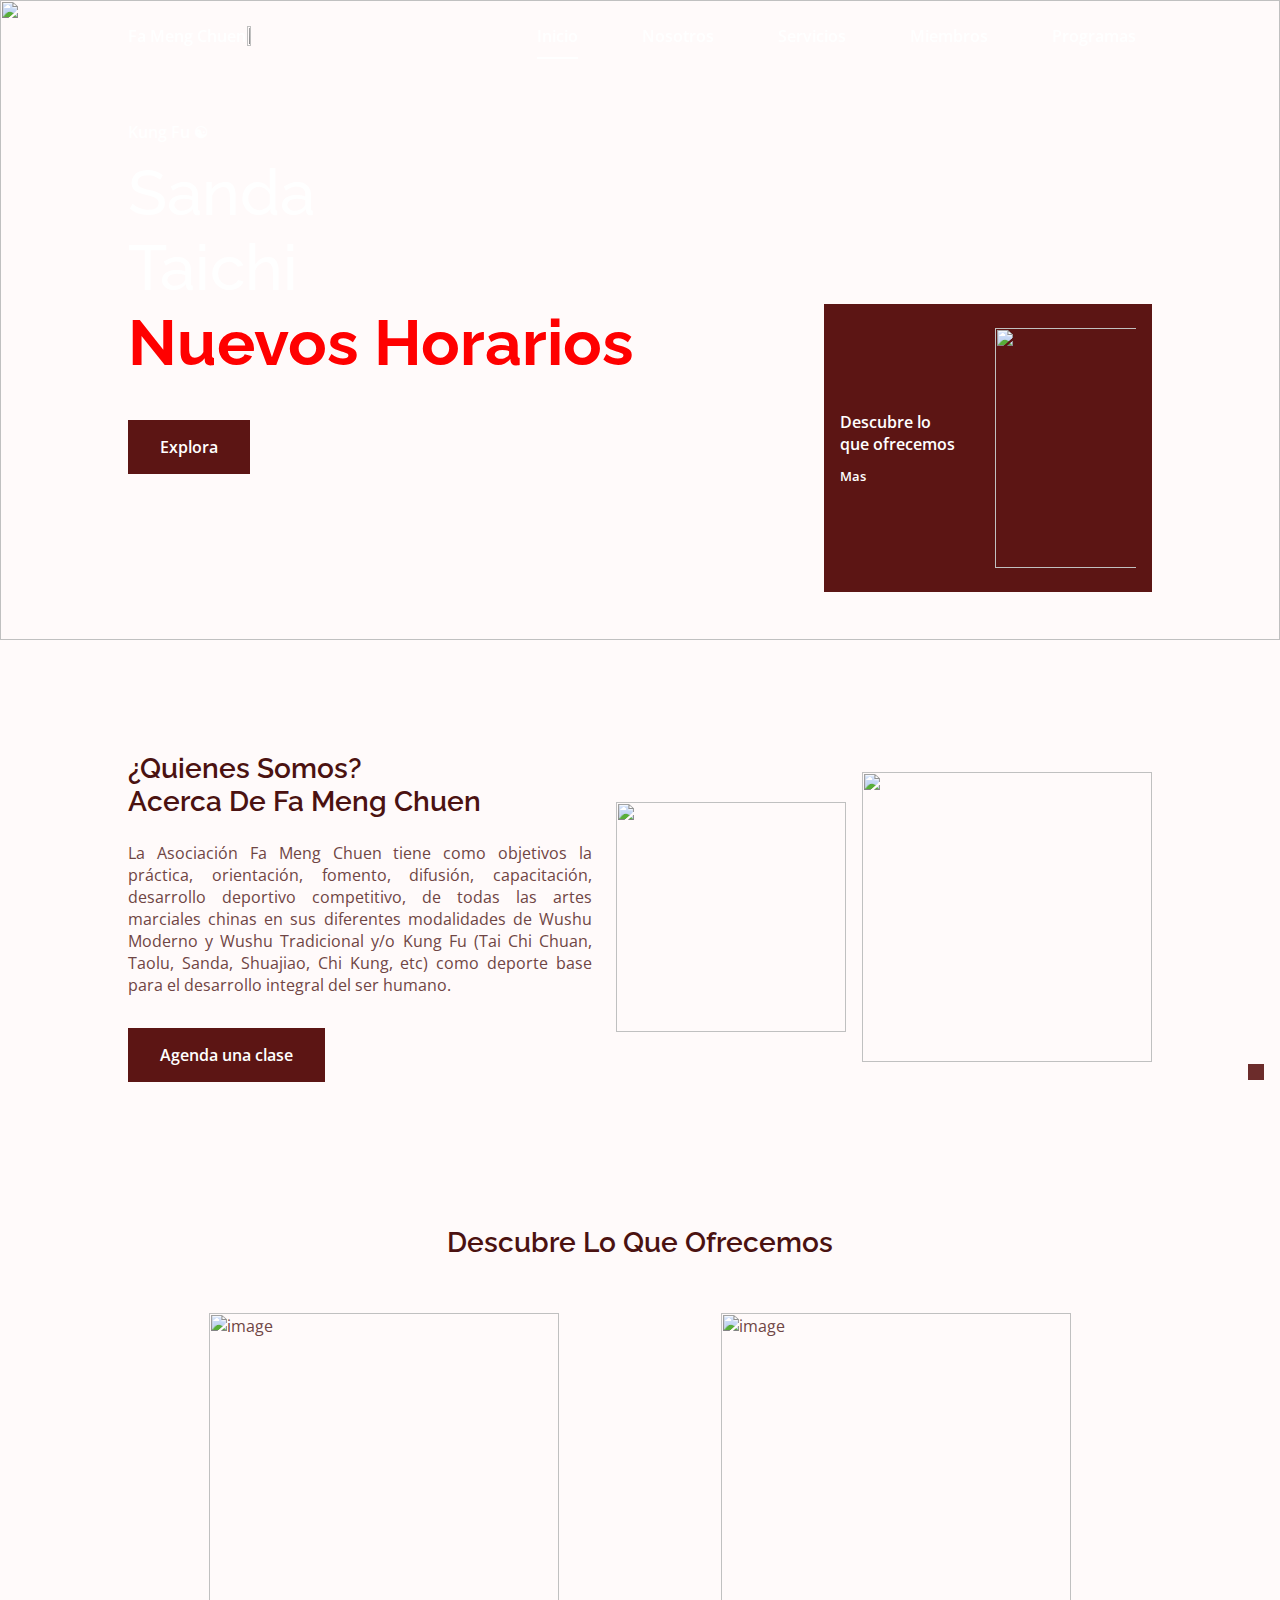
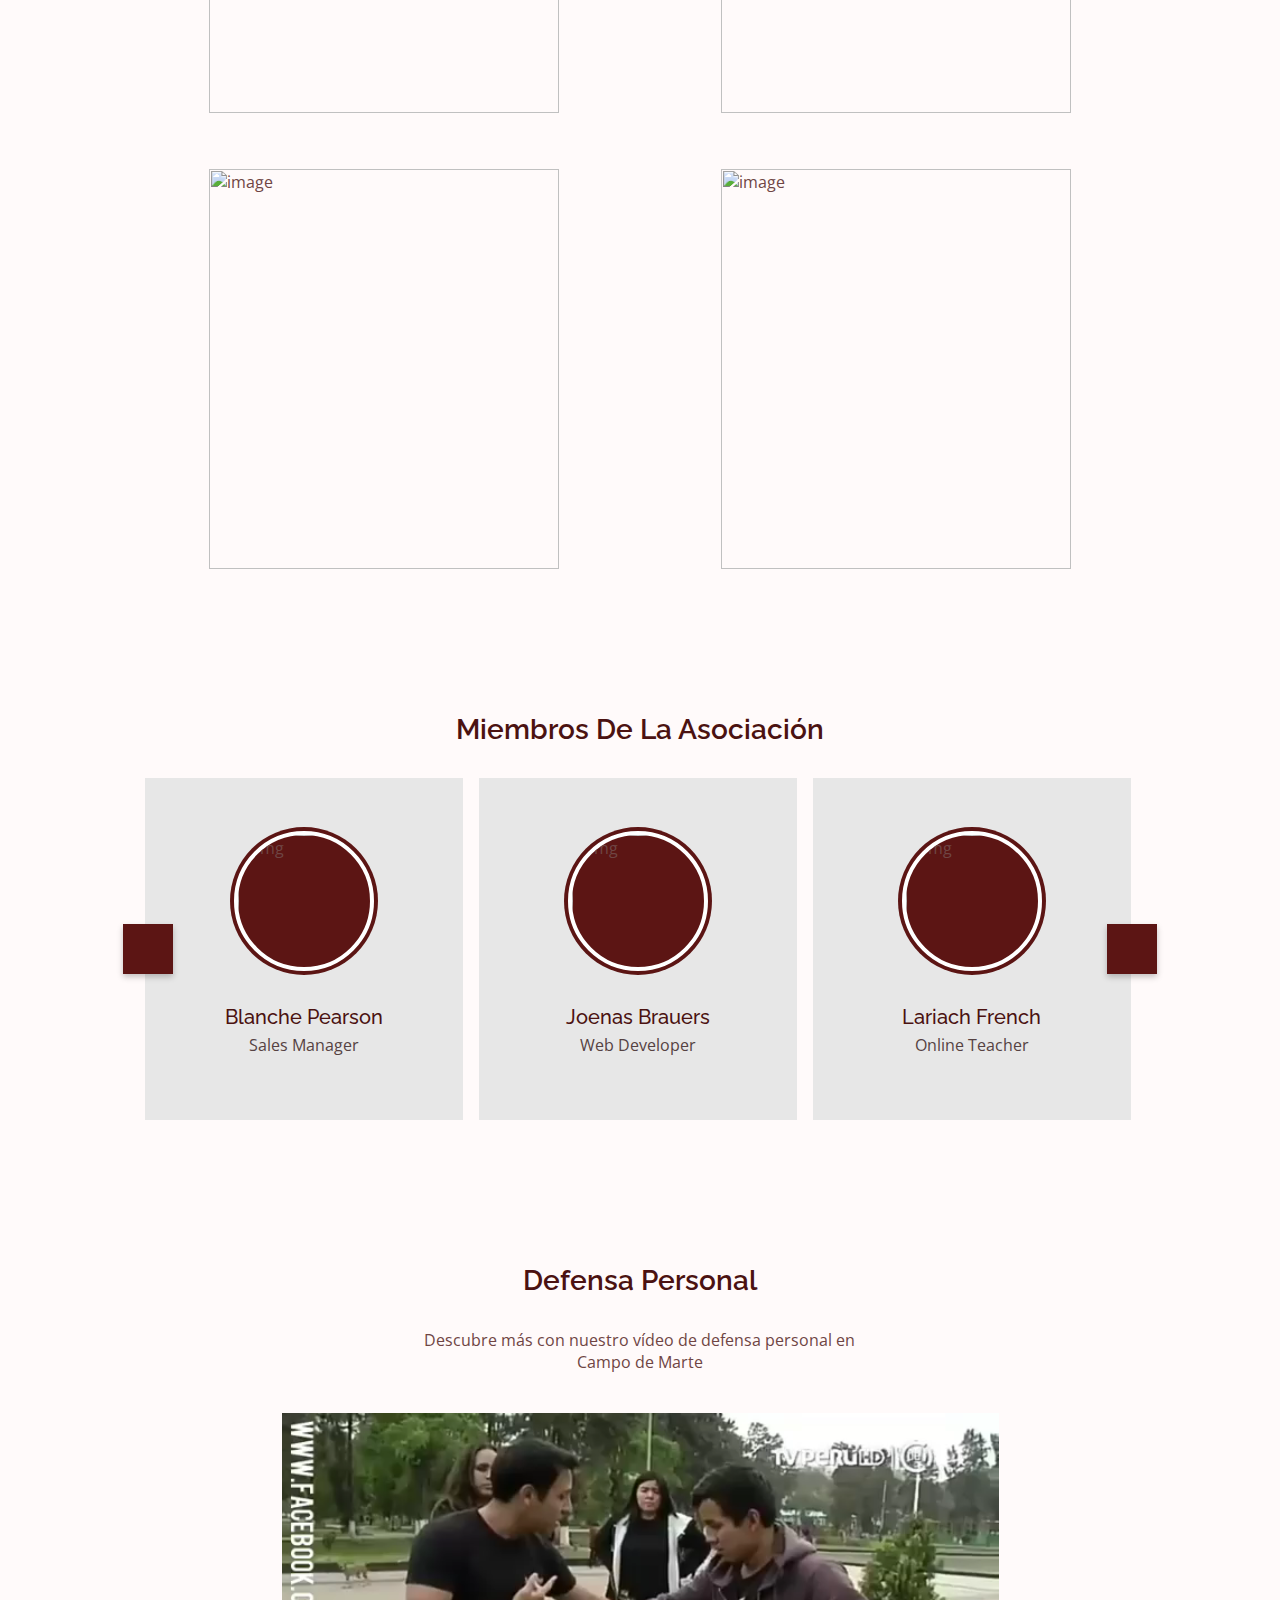
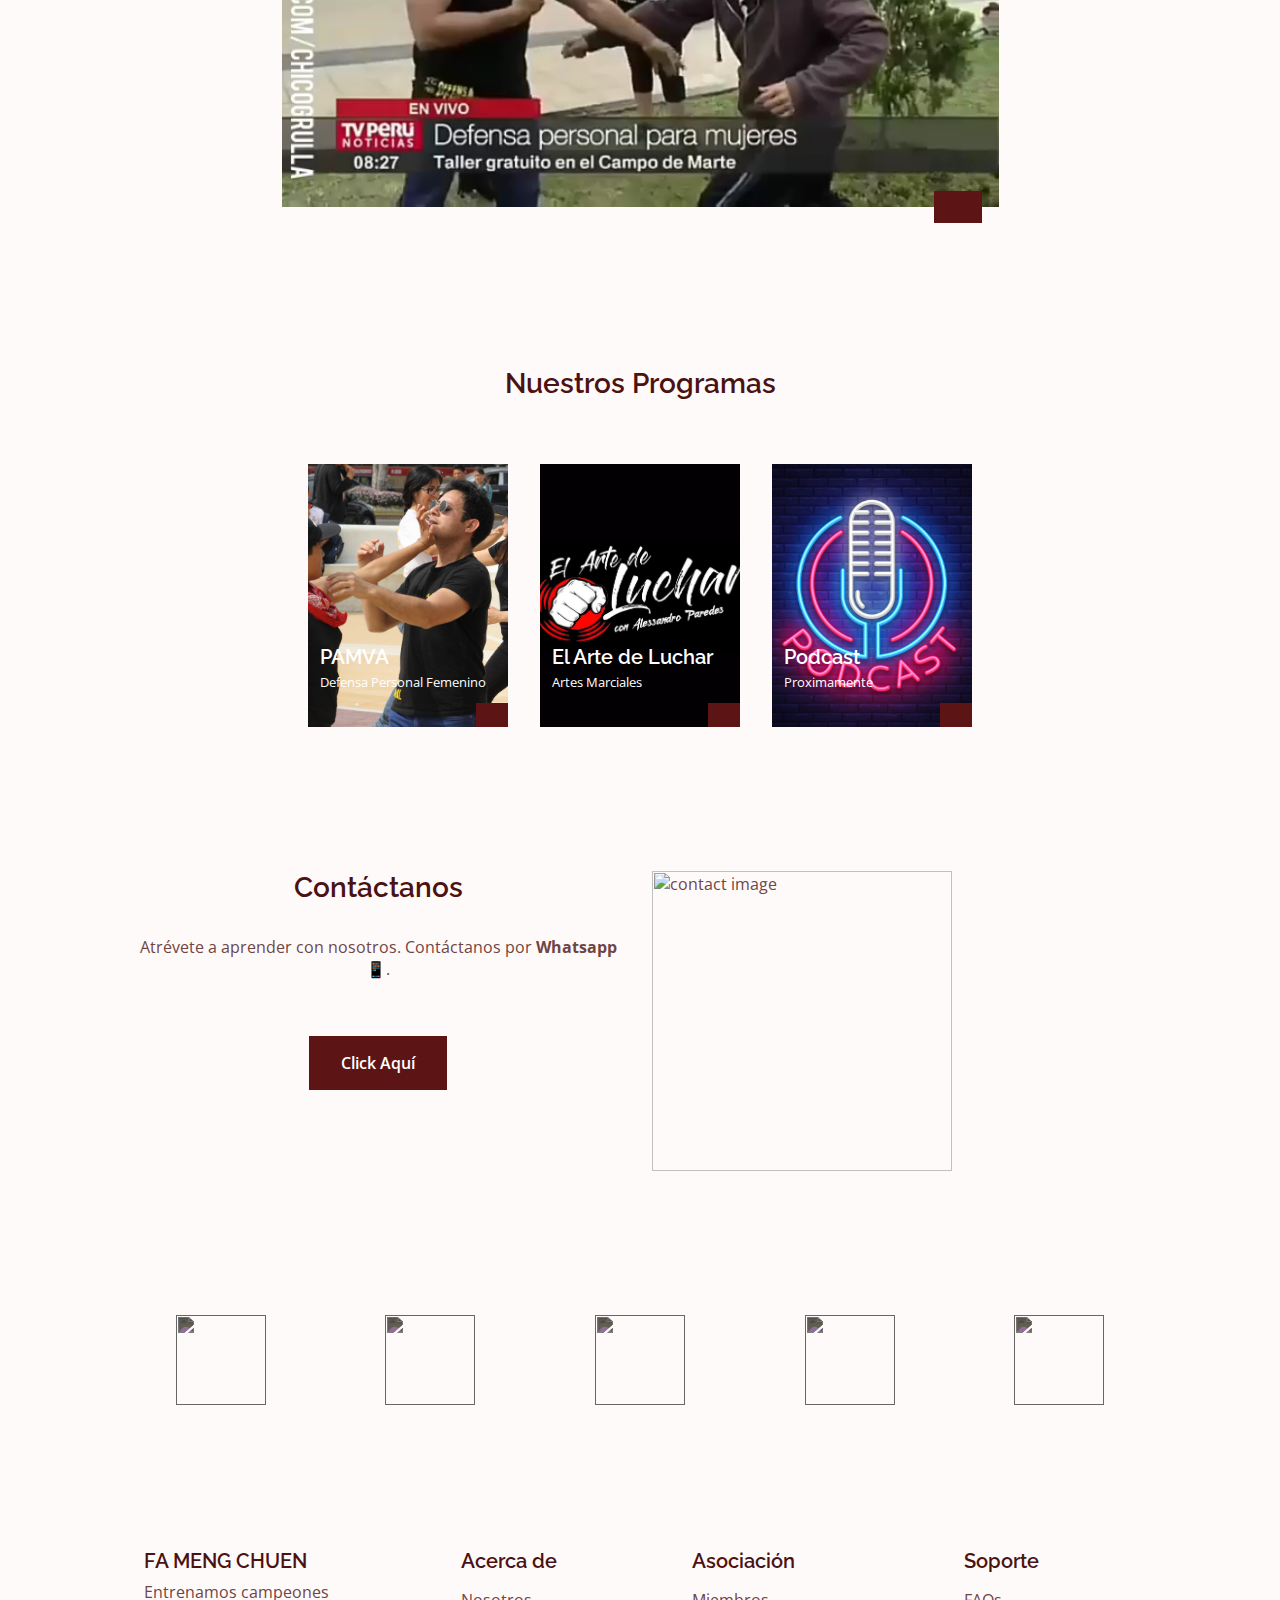
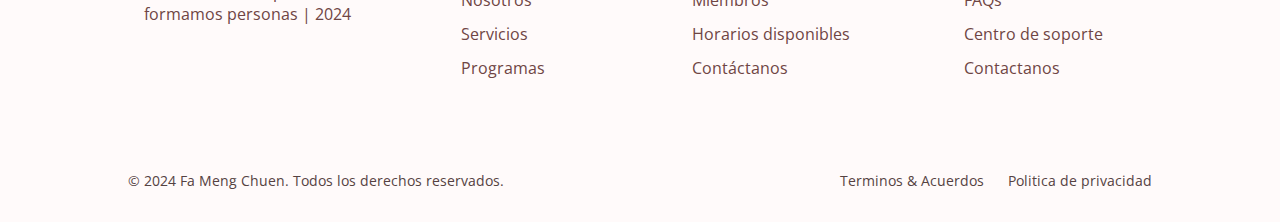
==== index.html @ 0051a269 "Cambios en fotos y video agregado" ====
<html lang="en">

<head>
    <meta charset="UTF-8">
    <meta name="viewport" content="width=device-width, initial-scale=1.0">

    <link rel="shortcut icon" href="assets/img/favicon.png" type="image/png">

    <!--=============== REMIXICONS ===============-->
    <link href="https://cdn.jsdelivr.net/npm/remixicon@2.5.0/fonts/remixicon.css" rel="stylesheet">

    <!--=============== SWIPER CSS ===============-->
    <link rel="stylesheet" href="assets/css/swiper-bundle.min.css">

    <!--=============== CSS ===============-->
    <link rel="stylesheet" href="assets/css/styles.css">

    <title>Responsive Website Travel</title>
</head>

<body>
    <header class="header" id="header">
        <nav class="nav container">
            <div class="logo-container">
                <a href="#" class="nav__logo">Fa Meng Chuen</a>
                <img src="./assets/img/fameng/Logo-letra-blanca.png" alt="">
            </div>
            <div class="nav__menu" id="nav-menu">
                <ul class="nav__list">
                    <li class="nav__item">
                        <a href="#home" class="nav__link active-link">Inicio</a>
                    </li>
                    <li class="nav__item">
                        <a href="#about" class="nav__link">Nosotros</a>
                    </li>
                    <li class="nav__item">
                        <a href="#servicios" class="nav__link">Servicios</a>
                    </li>
                    <li class="nav__item">
                        <a href="#miembros" class="nav__link">Miembros</a>
                    </li>
                    <li class="nav__item">
                        <a href="#programs" class="nav__link">Programas</a>
                    </li>
                </ul>

                <div class="nav__dark">
                    <!-- Theme change button -->
                    <span class="change-theme-name">Dark mode</span>
                    <i class="ri-moon-line change-theme" id="theme-button"></i>
                </div>

                <i class="ri-close-line nav__close" id="nav-close"></i>
            </div>

            <div class="nav__toggle" id="nav-toggle">
                <i class="ri-function-line"></i>
            </div>
        </nav>
    </header>

    <main class="main">
        <!--==================== HOME ====================-->
        <section class="home" id="home">
            <img src="./assets/img/fameng/bannerInicio2.png" alt="" class="home__img">

            <div class="home__container container grid">
                <div class="home__data">
                    <span class="home__data-subtitle">Kung Fu ☯</span>
                    <h1 class="home__data-title">Sanda<br>Taichi<br><b style="color: red;">Nuevos Horarios</b></h1>
                    <a href="#" class="button">Explora</a>

                </div>

                <div class="home__social">
                    <a href="https://www.facebook.com/FaMengChuen" target="_blank" class="home__social-link">
                        <i class="ri-facebook-box-fill"></i>
                    </a>
                    <a href="https://www.instagram.com/famengchuen/" target="_blank" class="home__social-link">
                        <i class="ri-instagram-fill"></i>
                    </a>
                    <a href="https://www.tiktok.com/@famengchuen" target="_blank" class="home__social-link">
                        <i class="ri-tiktok-fill"></i>
                    </a>
                </div>

                <div class="home__info">
                    <div>
                        <span class="home__info-title">Descubre lo que ofrecemos</span>
                        <a href="#servicios" class="button button--flex button--link home__info-button">
                            Mas <i class="ri-arrow-right-line"></i>
                        </a>
                    </div>

                    <div class="home__info-overlay">
                        <img src="./assets/img/fameng/service1.jpg" alt="" class="home__info-img">
                    </div>
                </div>
            </div>
        </section>

        <!--==================== ABOUT ====================-->
        <section class="about section" id="about">
            <div class="about__container container grid">
                <div class="about__data">
                    <h2 class="section__title about__title">¿Quienes somos? <br> Acerca de Fa Meng Chuen</h2>
                    <p class="about__description">La Asociación Fa Meng Chuen tiene como objetivos la práctica,
                        orientación, fomento, difusión, capacitación, desarrollo deportivo competitivo, de todas las
                        artes marciales chinas en sus diferentes modalidades de Wushu Moderno y Wushu Tradicional y/o
                        Kung Fu (Tai Chi Chuan, Taolu, Sanda, Shuajiao, Chi Kung, etc) como deporte base para el
                        desarrollo integral del ser humano.
                    </p>
                    <a href="#" class="button">Agenda una clase</a>
                </div>

                <div class="about__img">
                    <div class="about__img-overlay">
                        <img src="assets/img/fameng/about1.jpg" alt="" class="about__img-one">
                    </div>

                    <div class="about__img-overlay">
                        <img src="assets/img/fameng/about2.jpg" alt="" class="about__img-two">
                    </div>
                </div>
            </div>
        </section>

        <!--==================== SERVICES ====================-->
        <section class="services section" id="servicios">
            <h2 class="section__title">Descubre lo que ofrecemos</h2>
            <br>

            <div class="card__container container">
                <article class="card__article">
                    <img src="assets/img/fameng/service1.jpg" alt="image" class="card__img">

                    <div class="card__data">
                        <span class="card__description">SERVICIO</span>
                        <h2 class="card__title">Defensa personal</h2>
                        <span class="card__button">Sistema comprobado de aplicación sencilla y efectiva que busca
                            potenciar tanto los aspectos físicos como mentales del practicante</span>
                    </div>
                </article>

                <article class="card__article">
                    <img src="assets/img/fameng/service2.jpg" alt="image" class="card__img">

                    <div class="card__data">
                        <span class="card__description">SERVICIO</span>
                        <h2 class="card__title">Sǎndǎ</h2>
                        <span class="card__button">Boxeo Chino Full contact en el que está permitida toda técnica de
                            puños, patadas y lucha, el cuál permite un combate más fluido y versátil, haciendo aplicable
                            frente a cualquier sistema</span>
                    </div>
                </article>

                <article class="card__article">
                    <img src="assets/img/fameng/service5.JPG" alt="image" class="card__img">

                    <div class="card__data">
                        <span class="card__description">SERVICIO</span>
                        <h2 class="card__title">Taolu</h2>
                        <span class="card__button">Formas chinas que mantienen una estructura con técnicas varias, de
                            ataque y defensa que busca desarrollar la coordinación, fuerza y técnica en el practicante.
                            Además de pulir y mejorar el gesto técnico para el combate</span>
                    </div>
                </article>

                <article class="card__article">
                    <img src="assets/img/fameng/service4.PNG" alt="image" class="card__img">

                    <div class="card__data">
                        <span class="card__description">SERVICIO</span>
                        <h2 class="card__title">Taichi</h2>
                        <span class="card__button">Sistema interno del Kung Fu, el cual se enfoca en movimientos más
                            suaves y fluidos, dándole enfasis a la respiración y meditación, sin embargo los movimientos
                            también buscan mejorar el gesto tecnico para el combate. Desarrollando una consciencia sobre
                            la fuerza de uno mismo y del rival</span>
                    </div>
                </article>
            </div>

        </section>

        <!--==================== MIEMBROS ====================-->
        <section class="experience section" id="miembros">
            <h2 class="section__title">Miembros de la asociación</h2>

            <div class="experience__container container grid">

                <div class="wrapper">
                    <i id="left" class="ri-arrow-left-s-line"></i>
                    <ul class="carousel">
                        <li class="card">
                            <div class="img"><img src="assets/img/fameng/miembro1.jpg" alt="img" draggable="false">
                            </div>
                            <h2>Blanche Pearson</h2>
                            <span>Sales Manager</span>
                        </li>
                        <li class="card">
                            <div class="img"><img src="assets/img/fameng/miembro1.jpg" alt="img" draggable="false">
                            </div>
                            <h2>Joenas Brauers</h2>
                            <span>Web Developer</span>
                        </li>
                        <li class="card">
                            <div class="img"><img src="assets/img/fameng/miembro1.jpg" alt="img" draggable="false">
                            </div>
                            <h2>Lariach French</h2>
                            <span>Online Teacher</span>
                        </li>
                        <li class="card">
                            <div class="img"><img src="assets/img/fameng/miembro1.jpg" alt="img" draggable="false">
                            </div>
                            <h2>James Khosravi</h2>
                            <span>Freelancer</span>
                        </li>
                        <li class="card">
                            <div class="img"><img src="assets/img/fameng/miembro1.jpg" alt="img" draggable="false">
                            </div>
                            <h2>Kristina Zasiadko</h2>
                            <span>Bank Manager</span>
                        </li>
                        <li class="card">
                            <div class="img"><img src="assets/img/fameng/miembro1.jpg" alt="img" draggable="false">
                            </div>
                            <h2>Donald Horton</h2>
                            <span>App Designer</span>
                        </li>
                    </ul>
                    <i id="right" class="ri-arrow-right-s-line"></i>
                </div>
            </div>
        </section>

      
        <!--==================== VIDEO ====================-->
        <section class="video section">
            <h2 class="section__title">Defensa Personal</h2>

            <div class="video__container container">
                <p class="video__description">Descubre más con nuestro vídeo de defensa personal en Campo de Marte
                </p>

                <div class="video__content">
                    <video id="video-file">
                        <source src="assets/img/fameng/CANAL7.mp4" type="video/mp4">
                    </video>

                    <button class="button button--flex video__button" id="video-button">
                        <i class="ri-play-line video__button-icon" id="video-icon"></i>
                    </button>
                </div>
            </div>
        </section>

        <!--==================== PLACES ====================-->
        <section class="place section" id="programs">
            <h2 class="section__title">Nuestros programas</h2>

            <div class="place__container container grid">
                <!--==================== PLACES CARD 1 ====================-->
                <div class="place__card">
                    <img src="assets/img/fameng/DEFENSA_PERSONAL_fem.jpg" alt="" class="place__img">

                    <div class="place__content">
                        <span class="place__rating">
                            <i class="ri-star-line place__rating-icon"></i>
                        </span>

                        <div class="place__data">
                            <h3 class="place__title">PAMVA</h3>
                            <span class="place__subtitle">Defensa Personal Femenino</span>
                        </div>
                    </div>

                    <button class="button button--flex place__button">
                        <i class="ri-arrow-right-line"></i>
                    </button>
                </div>

                <!--==================== PLACES CARD 2 ====================-->
                <div class="place__card">
                    <img src="assets/img/fameng/ElArteDeLuchar.png" alt="" class="place__img">

                    <div class="place__content">
                        <span class="place__rating">
                            <i class="ri-star-line place__rating-icon"></i>
                        </span>

                        <div class="place__data">
                            <h3 class="place__title">El Arte de Luchar</h3>
                            <span class="place__subtitle">Artes Marciales</span>
                        </div>
                    </div>

                    <button class="button button--flex place__button">
                        <i class="ri-arrow-right-line"></i>
                    </button>
                </div>

                <!--==================== PLACES CARD 3 ====================-->
                <div class="place__card">
                    <img src="assets/img/fameng/podcast.jpeg" alt="" class="place__img">

                    <div class="place__content">
                        <span class="place__rating">
                            <i class="ri-star-line place__rating-icon"></i>
                        </span>

                        <div class="place__data">
                            <h3 class="place__title">Podcast</h3>
                            <span class="place__subtitle">Proximamente</span>
                        </div>
                    </div>

                    <button class="button button--flex place__button">
                        <i class="ri-arrow-right-line"></i>
                    </button>
                </div>
            </div>
        </section>

        <!--==================== SUBSCRIBE ====================-->

        <section class="contact section" id="contact">
            <div class="contact__container container grid">
                <div class="contact__data">
                    <h2 class="section__title">
                        Contáctanos
                    </h2>

                    <p class="contact__description">
                        Atrévete a aprender con nosotros. Contáctanos por
                        <b>Whatsapp</b> 📱.
                    </p>

                    <a href="#" target="_blank" class="button contact__button">
                        Click Aquí <i class="ri-arrow-right-line"></i>
                    </a>

                </div>

                <img src="assets/img/fameng/PORTADA-FMC.jpg" alt="contact image" class="contact__img">
            </div>


        </section>

        <!--==================== SPONSORS ====================-->
        <section class="sponsor section">
            <div class="sponsor__container container grid">
                <div class="sponsor__content">
                    <img src="assets/img/sponsors1.png" alt="" class="sponsor__img">
                </div>
                <div class="sponsor__content">
                    <img src="assets/img/sponsors2.png" alt="" class="sponsor__img">
                </div>
                <div class="sponsor__content">
                    <img src="assets/img/sponsors3.png" alt="" class="sponsor__img">
                </div>
                <div class="sponsor__content">
                    <img src="assets/img/sponsors4.png" alt="" class="sponsor__img">
                </div>
                <div class="sponsor__content">
                    <img src="assets/img/sponsors5.png" alt="" class="sponsor__img">
                </div>
            </div>
        </section>
    </main>

    <!--==================== FOOTER ====================-->
    <footer class="footer section">
        <div class="footer__container container grid">
            <div class="footer__content grid">
                <div class="footer__data">
                    <h3 class="footer__title">FA MENG CHUEN</h3>
                    <p class="footer__description">Entrenamos campeones
                        <br>formamos personas | 2024
                    </p>
                    <div>
                        <a href="https://www.facebook.com/FaMengChuen" target="_blank" class="footer__social">
                            <i class="ri-facebook-box-fill"></i>
                        </a>
                        <a href="famengchuen@gmail.com" target="_blank" class="footer__social">
                            <i class="ri-mail-fill"></i>
                        </a>
                        <a href="https://www.instagram.com/famengchuen/" target="_blank" class="footer__social">
                            <i class="ri-instagram-fill"></i>
                        </a>
                        <a href="https://www.tiktok.com/@famengchuen" target="_blank" class="footer__social">
                            <i class="ri-tiktok-fill"></i>
                        </a>
                    </div>
                </div>

                <div class="footer__data">
                    <h3 class="footer__subtitle">Acerca de</h3>
                    <ul>
                        <li class="footer__item">
                            <a href="about" class="footer__link">Nosotros</a>
                        </li>
                        <li class="footer__item">
                            <a href="#servicios" class="footer__link">Servicios</a>
                        </li>
                        <li class="footer__item">
                            <a href="#programs" class="footer__link">Programas</a>
                        </li>
                    </ul>
                </div>

                <div class="footer__data">
                    <h3 class="footer__subtitle">Asociación</h3>
                    <ul>
                        <li class="footer__item">
                            <a href="#miembros" class="footer__link">Miembros</a>
                        </li>
                        <li class="footer__item">
                            <a href="#contact" class="footer__link">Horarios disponibles</a>
                        </li>
                        <li class="footer__item">
                            <a href="#contact" class="footer__link">Contáctanos</a>
                        </li>
                    </ul>
                </div>

                <div class="footer__data">
                    <h3 class="footer__subtitle">Soporte</h3>
                    <ul>
                        <li class="footer__item">
                            <a href="" class="footer__link">FAQs</a>
                        </li>
                        <li class="footer__item">
                            <a href="" class="footer__link">Centro de soporte</a>
                        </li>
                        <li class="footer__item">
                            <a href="" class="footer__link">Contactanos</a>
                        </li>
                    </ul>
                </div>
            </div>

            <div class="footer__rights">
                <p class="footer__copy">&#169; 2024 Fa Meng Chuen. Todos los derechos reservados.</p>
                <div class="footer__terms">
                    <a href="#" class="footer__terms-link">Terminos & Acuerdos</a>
                    <a href="#" class="footer__terms-link">Politica de privacidad</a>
                </div>
            </div>
        </div>
    </footer>

    <!--========== SCROLL UP ==========-->
    <a href="#" class="scrollup" id="scroll-up">
        <i class="ri-arrow-up-line scrollup__icon"></i>
    </a>

    <!--=============== SCROLL REVEAL===============-->
    <script src="assets/js/scrollreveal.min.js"></script>

    <!--=============== SWIPER JS ===============-->
    <script src="assets/js/swiper-bundle.min.js"></script>

    <!--=============== MAIN JS ===============-->
    <script src="assets/js/main.js"></script>
</body>

</html>
---- assets/css/styles.css ----
/*=============== GOOGLE FONTS ===============*/
@import url("https://fonts.googleapis.com/css2?family=Open+Sans:wght@400;600&family=Raleway:wght@500;600;700&display=swap");

/*=============== VARIABLES CSS ===============*/
:root {
  --header-height: 3rem;

  /*========== Colors ==========*/
  /* Change favorite color to match images */
  /*Green dark 190 - Green 171 - Grren Blue 200*/
  --hue-color: 1;

  /* HSL color mode */
  --first-color: hsl(var(--hue-color), 64%, 22%);
  --first-color-second: #e7e7e7;
  --first-color-alt: hsl(var(--hue-color), 64%, 15%);
  --title-color: hsl(var(--hue-color), 64%, 18%);
  --text-color: hsl(var(--hue-color), 24%, 35%);
  --text-color-light: #554242;
  --input-color: hsl(var(--hue-color), 24%, 97%);
  --body-color: hsl(var(--hue-color), 100%, 99%);
  --white-color: #FFF;
  --scroll-bar-color: hsl(var(--hue-color), 12%, 90%);
  --scroll-thumb-color: hsl(var(--hue-color), 12%, 75%);
  --container-color: hsl(0, 0%, 85%);
  --border-color: hsl(var(--hue-color), 64%, 22%, 0.77);


  /*========== Font and typography ==========*/
  --body-font: 'Open Sans', sans-serif;
  --title-font: 'Raleway', sans-serif;
  --biggest-font-size: 2.5rem;
  --h1-font-size: 1.5rem;
  --h2-font-size: 1.25rem;
  --h3-font-size: 1rem;
  --normal-font-size: .938rem;
  --small-font-size: .813rem;
  --smaller-font-size: .75rem;

  /*========== Font weight ==========*/
  --font-medium: 500;
  --font-semi-bold: 600;

  /*========== Margenes Bottom ==========*/
  --mb-0-25: .25rem;
  --mb-0-5: .5rem;
  --mb-0-75: .75rem;
  --mb-1: 1rem;
  --mb-1-25: 1.25rem;
  --mb-1-5: 1.5rem;
  --mb-2: 2rem;
  --mb-2-5: 2.5rem;

  /*========== z index ==========*/
  --z-tooltip: 10;
  --z-fixed: 100;

  /*========== Hover overlay ==========*/
  --img-transition: .3s;
  --img-hidden: hidden;
  --img-scale: scale(1.1);
}

@media screen and (min-width: 968px) {
  :root {
    --biggest-font-size: 4rem;
    --h1-font-size: 2.25rem;
    --h2-font-size: 1.75rem;
    --h3-font-size: 1.25rem;
    --normal-font-size: 1rem;
    --small-font-size: .875rem;
    --smaller-font-size: .813rem;
  }
}

/*========== Variables Dark theme ==========*/
body.dark-theme {
  --first-color-second: #8e8e8e;
  --title-color: hsl(var(--hue-color), 24%, 95%);
  --text-color: hsl(var(--hue-color), 8%, 75%);
  --input-color: hsl(var(--hue-color), 29%, 16%);
  --body-color: hsl(var(--hue-color), 29%, 12%);
  --scroll-bar-color: hsl(var(--hue-color), 12%, 48%);
  --scroll-thumb-color: hsl(var(--hue-color), 12%, 36%);
  --text-color-light: #eeeeee;
  --container-color: hsl(0, 0%, 23%);
  --border-color: hsl(230, 12%, 8%);
}

/*========== Button Dark/Light ==========*/
.nav__dark {
  display: flex;
  align-items: center;
  column-gap: 2rem;
  position: absolute;
  left: 3rem;
  bottom: 4rem;
}

.change-theme, .change-theme-name {
  color: var(--text-color);
}

.change-theme {
  cursor: pointer;
  font-size: 1rem;
}

.change-theme-name {
  font-size: var(--small-font-size);
}

/*=============== BASE ===============*/
* {
  box-sizing: border-box;
  padding: 0;
  margin: 0;
}

html {
  scroll-behavior: smooth;
}

body {
  margin: var(--header-height) 0 0 0;
  font-family: var(--body-font);
  font-size: var(--normal-font-size);
  background-color: var(--body-color);
  color: var(--text-color);
}

h1, h2, h3 {
  color: var(--title-color);
  font-weight: var(--font-semi-bold);
  font-family: var(--title-font);
}

ul {
  list-style: none;
}

a {
  text-decoration: none;
}

img,
video {
  width: 100%;
  max-width: 100%;
  height: auto;
}

button,
input {
  border: none;
  font-family: var(--body-font);
  font-size: var(--normal-font-size);
}

button {
  cursor: pointer;
}

input {
  outline: none;
}

.main {
  overflow-x: hidden;
}

/*=============== REUSABLE CSS CLASSES ===============*/
.section {
  padding: 4.5rem 0 2.5rem;
}

.section__title {
  font-size: var(--h2-font-size);
  color: var(--title-color);
  text-align: center;
  text-transform: capitalize;
  margin-bottom: var(--mb-2);
}

.container {
  max-width: 968px;
  margin-left: var(--mb-1);
  margin-right: var(--mb-1);
}

.grid {
  display: grid;
  gap: 1.5rem;
}

/*=============== HEADER ===============*/
.header {
  width: 100%;
  position: fixed;
  top: 0;
  left: 0;
  z-index: var(--z-fixed);
  background-color: transparent;
}

/*=============== NAV ===============*/
.nav {
  height: var(--header-height);
  display: flex;
  justify-content: space-between;
  align-items: center;
}

.logo-container {
  display: flex;
  align-items: center;
}

.logo-container img {
  width: 11%; 
  margin-left: 1%;
}

.nav__logo, .nav__toggle {
  color: var(--white-color);
}

.nav__logo {
  font-weight: var(--font-semi-bold);
}

.nav__toggle {
  font-size: 1.2rem;
  cursor: pointer;
}

.nav__menu {
  position: relative;
}

@media screen and (max-width: 767px) {
  .nav__menu {
    position: fixed;
    background-color: var(--body-color);
    top: 0;
    right: -100%;
    width: 70%;
    height: 100%;
    box-shadow: -1px 0 4px rgba(14, 55, 63, 0.15);
    padding: 3rem;
    transition: .4s;
  }
}

.nav__list {
  display: flex;
  flex-direction: column;
  row-gap: 2.5rem;
}

.nav__link {
  color: var(--text-color-light);
  font-weight: var(--font-semi-bold);
  text-transform: uppercase;
}

.nav__link:hover {
  color: var(--text-color);
}

.nav__close {
  position: absolute;
  top: .75rem;
  right: 1rem;
  font-size: 1.5rem;
  color: var(--title-color);
  cursor: pointer;
}

.nav__menu img {
  margin-bottom: -1rem; /* Ajusta este valor según sea necesario */
}

/* show menu */
.show-menu {
  right: 0;
}

/* Change background header */
.scroll-header {
  background-color: var(--body-color);
  box-shadow: 0 0 4px rgba(14, 55, 63, 0.15);
}

.scroll-header .nav__logo,
.scroll-header .nav__toggle {
  color: var(--title-color);
}

/* Active link */
.active-link {
  position: relative;
  color: var(--title-color);
}

.active-link::before {
  content: '';
  position: absolute;
  background-color: var(--title-color);
  width: 100%;
  height: 2px;
  bottom: -.75rem;
  left: 0;
}

/*=============== HOME ===============*/
.home__img {
  position: absolute;
  top: 0;
  left: 0;
  width: 100%;
  height: 100vh;
  object-fit: cover;
  object-position: 83%;
}

.home__container {
  position: relative;
  height: calc(100vh - var(--header-height));
  align-content: center;
  row-gap: 3rem;
}

.home__data-subtitle, 
.home__data-title, 
.home__social-link, 
.home__info {
  color: var(--white-color);
}

.home__data-subtitle {
  display: block;
  font-weight: var(--font-semi-bold);
  margin-bottom: var(--mb-0-75);
}

.home__data-title {
  font-size: var(--biggest-font-size);
  font-weight: var(--font-medium);
  margin-bottom: var(--mb-2-5);
}

.home__social {
  display: flex;
  flex-direction: column;
  row-gap: 1.5rem;
}

.home__social-link {
  font-size: 1.2rem;
  width: max-content;
}

.home__info {
  background-color: var(--first-color);
  display: flex;
  padding: 1.5rem 1rem;
  align-items: center;
  column-gap: .5rem;
  position: absolute;
  right: 0;
  bottom: 1rem;
  width: 228px;
}

.home__info-title {
  display: block;
  font-size: var(--small-font-size);
  font-weight: var(--font-semi-bold);
  margin-bottom: var(--mb-0-75);
}

.home__info-button {
  font-size: var(--smaller-font-size);
}

.home__info-overlay {
  overflow: var(--img-hidden);
}

.home__info-img {
  width: 145px;
  transition: var(--img-transition);
}

.home__info-img:hover {
  transform: var(--img-scale);
}

/*=============== BUTTONS ===============*/
.button {
  display: inline-block;
  background-color: var(--first-color);
  color: var(--white-color);
  padding: 1rem 2rem;
  font-weight: var(--font-semi-bold);
  transition: .3s;
}

.button:hover {
  background-color: var(--first-color-alt);
}

.button--flex {
  display: flex;
  align-items: center;
  column-gap: .25rem;
}

.button--link {
  background: none;
  padding: 0;
}

.button--link:hover {
  background: none;
}

/*=============== ABOUT ===============*/
.about__data {
  text-align: center;
}

.about__container {
  row-gap: 2.5rem;
}

.about__description {
  margin-bottom: var(--mb-2);
  text-align: justify;
}

.about__img {
  display: flex;
  column-gap: 1rem;
  align-items: center;
  justify-content: center;
}

.about__img-overlay {
  overflow: var(--img-hidden);
}

.about__img-one {
  width: 130px;
}

.about__img-two {
  width: 180px;
}

.about__img-one, 
.about__img-two {
  transition: var(--img-transition);
}

.about__img-one:hover, 
.about__img-two:hover {
  transform: var(--img-scale);
}

/*=============== SERVICE ===============*/

.card__container {
  display: grid;
  row-gap: 3.5rem;
  place-items: center;
}

.card__container img {
  display: block;
  max-width: 100%;
  height: 400px;

  object-fit: cover;
}
.card__article {
  position: relative;
  overflow: hidden;
}

.card__img {
  width: 350px;
}

.card__data {
  width: 320px;
  background-color: var(--input-color);
  padding: 1.5rem 2rem;
  box-shadow: 0 8px 24px hsla(0, 0%, 0%, .15);
  border-radius: 1rem;
  position: absolute;
  bottom: -9rem;
  left: 0;
  right: 0;
  margin-inline: auto;
  opacity: 0;
  transition: opacity 1s 1s;
}

.card__description {
  display: block;
  font-size: var(--small-font-size);
  margin-bottom: .25rem;
  text-decoration: none;
}

.card__title {
  font-size: var(--h2-font-size);
  font-weight: 500;
  color: var(--title-color);
  margin-bottom: .75rem;
}

.card__button {
  font-size: var(--small-font-size);
  font-weight: 500;
  color: var(--text-color-light);
  text-decoration: none;
}


/* Naming animations in hover */
.card__article:hover .card__data {
  animation: show-data 1s forwards;
  opacity: 1;
  transition: opacity .3s;
}

.card__article:hover {
  animation: remove-overflow 2s forwards;
}

.card__article:not(:hover) {
  animation: show-overflow 2s forwards;
}

.card__article:not(:hover) .card__data {
  animation: remove-data 1s forwards;
}

/* Card animation */
@keyframes show-data {
  50% {
    transform: translateY(-10rem);
  }
  100% {
    transform: translateY(-7rem);
  }
}

@keyframes remove-overflow {
  to {
    overflow: initial;
  }
}

@keyframes remove-data {
  0% {
    transform: translateY(-7rem);
  }
  50% {
    transform: translateY(-10rem);
  }
  100% {
    transform: translateY(.5rem);
  }
}

@keyframes show-overflow {
  0% {
    overflow: initial;
    pointer-events: none;
  }
  50% {
    overflow: hidden;
  }

}

/*=============== BREAKPOINTS ===============*/
/* For small devices */
@media screen and (max-width: 500px) {

  .card__data {
    width: 300px;
    padding: 1rem;
  }
  .card__img{
    width: 320px;
  }
}

/* For large devices */
@media screen and (min-width: 1000px) {

  .card__container {
    grid-template-columns: repeat(2, 1fr);
    justify-content: center;
  }

  .card__data {
    padding-inline: 2.5rem;
  }
}


/*=============== EXPERIENCE ===============*/
.experience__container {
  row-gap: 2.5rem;
  justify-content: center;
  justify-items: center;
}

.experience__content {
  grid-template-columns: repeat(3, 1fr);
  column-gap: 1rem;
  justify-items: center;
  padding: 0 2rem;
}

.experience__number {
  font-size: var(--h2-font-size);
  font-weight: var(--font-semi-bold);
  margin-bottom: var(--mb-0-5);
}

.experience__description {
  font-size: var(--small-font-size);
}

.experience__img {
  position: relative;
  padding-bottom: 2rem;
}

.experience__img-one, 
.experience__img-two {
  transition: var(--img-transition);
}

.experience__img-one:hover, 
.experience__img-two:hover {
  transform: var(--img-scale);
}

.experience__overlay {
  overflow: var(--img-hidden);
}

.experience__overlay:nth-child(1) {
  width: 263px;
  margin-right: 2rem;
}

.experience__overlay:nth-child(2) {
  width: 120px;
  position: absolute;
  top: 2rem;
  right: 0;
}

/*=============== VIDEO ===============*/
.video__container {
  padding-bottom: 1rem;
}

.video__description {
  text-align: center;
  margin-bottom: var(--mb-2-5);
}

.video__content {
  position: relative;
}

.video__button {
  position: absolute;
  right: 1rem;
  bottom: -1rem;
  padding: 1rem 1.5rem;
}

.video__button-icon {
  font-size: 1.2rem;
}

/*=============== PLACES ===============*/
.place__card, .place__img {
  height: 230px;
  width: 200px;
  object-fit: cover;
  object-position: center;
}

.place__container {
  grid-template-columns: repeat(2, max-content);
  justify-content: center;
}

.place__card {
  position: relative;
  overflow: var(--img-hidden);
}

.place__card:hover .place__img {
  transform: var(--img-scale);
}

.place__img {
  transition: var(--img-transition);
}

.place__content, .place__title {
  color: var(--white-color);
}

.place__content {
  position: absolute;
  top: 0;
  left: 0;
  width: 100%;
  height: 100%;
  display: flex;
  flex-direction: column;
  justify-content: space-between;
  padding: .75rem .75rem 1rem;
}

.place__rating {
  align-self: flex-end;
  display: flex;
  align-items: center;
}

.place__rating-icon {
  font-size: .75rem;
  margin-right: var(--mb-0-25);
}

.place__rating-number {
  font-size: var(--small-font-size);
}

.place__subtitle, .place__price {
  display: block;
}

.place__title {
  font-size: var(--h3-font-size);
  margin-bottom: var(--mb-0-25);
}

.place__subtitle {
  font-size: var(--smaller-font-size);
  margin-bottom: var(--mb-1-25);
}

.place__button {
  position: absolute;
  right: 0;
  bottom: 0;
  padding: .75rem 1rem;
}

/*=============== SUBSCRIBE ===============*/
.subscribe__bg {
  background-color: var(--first-color-second);
  padding: 2.5rem 0;
}

.subscribe__title, 
.subscribe__description {
  color: var(--white-color);
}

.subscribe__description {
  text-align: center;
  margin-bottom: var(--mb-2-5);
}

.subscribe__form {
  background-color: var(--input-color);
  padding: .5rem;
  display: flex;
  justify-content: space-between;
}

.subscribe__input {
  width: 70%;
  padding-right: .5rem;
  background-color: var(--input-color);
  color: var(--text-color);
}

.subscribe__input::placeholder {
  color: var(--text-color);
}

/*=============== CONTACT ===============*/

.contact {
  position: relative;
}

.contact__container {
  display: flex;
  justify-content: space-between;
  row-gap: 4rem;
}

.contact__data {
  position: relative;
  text-align: center;
  flex: 1;
}

.contact__description {
  margin-bottom: 2rem;
}

.contact__data-img {
  width: 25px;
  position: absolute;
  top: 2.5rem;
  right: 1.5rem;
  transform: rotate(30deg);
}

.contact__img {
  width: 300px;
  justify-self: center;
  flex: 1;
  object-fit: cover; /* Agregado */
  height: auto; /* Agregado */
}

.contact__leaf-1,
.contact__leaf-2 {
  position: absolute;
  opacity: .4;
}

.contact__leaf-1 {
  width: 80px;
  top: 17rem;
  left: -1rem;
  transform: rotate(15deg);
}

.contact__leaf-2 {
  width: 40px;
  right: -1rem;
  bottom: 12rem;
  transform: rotate(-30deg);
}

.contact__button {
  margin-top: 1.5rem;
}

/* Media query for screens smaller than 600px */
@media (max-width: 600px) {
  .contact__container {
    flex-direction: column;
  }

  .contact__data, .contact__img {
    flex: none;
  }

  .contact__img {
    width: 100%;
    height: auto; /* Agregado */
  }
}
/*=============== SPONSORS ===============*/
.sponsor__container {
  grid-template-columns: repeat(auto-fit, minmax(110px, 1fr));
  justify-items: center;
  row-gap: 3.5rem;
}

.sponsor__content:hover .sponsor__img {
  filter: invert(0.5);
}

.sponsor__img {
  width: 90px;
  filter: invert(0.7);
  transition: var(--img-transition);
}

/*=============== FOOTER ===============*/
.footer__container {
  row-gap: 5rem;
}

.footer__content {
  grid-template-columns: repeat(auto-fit, minmax(220px, 1fr));
  row-gap: 2rem;
}

.footer__title, 
.footer__subtitle {
  font-size: var(--h3-font-size);
}

.footer__title {
  margin-bottom: var(--mb-0-5);
}

.footer__description {
  margin-bottom: var(--mb-2);
}

.footer__social {
  font-size: 1.25rem;
  color: var(--title-color);
  margin-right: var(--mb-1-25);
}

.footer__subtitle {
  margin-bottom: var(--mb-1);
}

.footer__item {
  margin-bottom: var(--mb-0-75);
}

.footer__link {
  color: var(--text-color);
}

.footer__link:hover {
  color: var(--title-color);
}

.footer__rights {
  display: flex;
  flex-direction: column;
  row-gap: 1.5rem;
  text-align: center;
}

.footer__copy, .footer__terms-link {
  font-size: var(--small-font-size);
  color: var(--text-color-light);
}

.footer__terms {
  display: flex;
  column-gap: 1.5rem;
  justify-content: center;
}

.footer__terms-link:hover {
  color: var(--text-color);
}

/*========== SCROLL UP ==========*/
.scrollup {
  position: fixed;
  right: 1rem;
  bottom: -20%;
  background-color: var(--first-color);
  padding: .5rem;
  display: flex;
  opacity: .9;
  z-index: var(--z-tooltip);
  transition: .4s;
}

.scrollup:hover {
  background-color: var(--first-color-alt);
  opacity: 1;
}

.scrollup__icon {
  color: var(--white-color);
  font-size: 1.2rem;
}

/* Show scroll */
.show-scroll {
  bottom: 5rem;
}

/*=============== SCROLL BAR ===============*/
::-webkit-scrollbar {
  width: .60rem;
  background-color: var(--scroll-bar-color);
}

::-webkit-scrollbar-thumb {
  background-color: var(--scroll-thumb-color);
}

::-webkit-scrollbar-thumb:hover {
  background-color: var(--text-color-light);
}

/*=============== MEDIA QUERIES ===============*/
/* For small devices */
@media screen and (max-width: 340px) {
  .place__container {
    grid-template-columns: max-content;
    justify-content: center;
  }
  .experience__content {
    padding: 0;
  }
  .experience__overlay:nth-child(1) {
    width: 190px;
  }
  .experience__overlay:nth-child(2) {
    width: 80px;
  }
  .home__info {
    width: 190px;
    padding: 1rem;
  }
  .experience__img,
  .video__container {
    padding: 0;
  }

  .members__card {
    width: 90%;
    margin: 0;
  }

  .members__container .swiper-button-next,
  .swiper-button-prev {
    width: 30px;
    height: 30px;
  }

  .swiper-button-next{
    right: 5px;
  }
  .swiper-button-prev{
    left: 5px;
  }
}

/* For medium devices */
@media screen and (min-width: 568px) {
  .video__container {
    display: grid;
    grid-template-columns: .6fr;
    justify-content: center;
  }
  .place__container {
    grid-template-columns: repeat(3, max-content);
  }
  .subscribe__form {
    width: 470px;
    margin: 0 auto;
  }

}

@media screen and (min-width: 768px) {
  body {
    margin: 0;
  }
  .nav {
    height: calc(var(--header-height) + 1.5rem);
  }
  .nav__link {
    color: var(--white-color);
    text-transform: initial;
  }
  .nav__link:hover {
    color: var(--white-color);
  }
  .nav__dark {
    position: initial;
  }
  .nav__menu {
    display: flex;
    column-gap: 1rem;
  }
  .nav__list {
    flex-direction: row;
    column-gap: 4rem;
  }
  .nav__toggle, .nav__close {
    display: none;
  }
  .change-theme-name {
    display: none;
  }
  .change-theme {
    color: var(--white-color);
  }
  .active-link::before {
    background-color: var(--white-color);
  }
  .scroll-header .nav__link {
    color: var(--text-color);
  }
  .scroll-header .active-link {
    color: var(--title-color);
  }
  .scroll-header .active-link::before {
    background-color: var(--title-color);
  }
  .scroll-header .change-theme {
    color: var(--text-color);
  }
  .section {
    padding: 7rem 0 2rem;
  }
  .home__container {
    height: 100vh;
    grid-template-rows: 1.8fr .5fr;
  }
  .home__data {
    align-self: flex-end;
  }
  .home__social {
    flex-direction: row;
    align-self: flex-end;
    margin-bottom: 3rem;
    column-gap: 2.5rem;
  }
  .home__info {
    bottom: 3rem;
  }
  .about__container {
    grid-template-columns: repeat(2, 1fr);
    align-items: center;
  }
  .about__data, .about__title {
    text-align: initial;
  }
  .about__title {
    margin-bottom: var(--mb-1-5);
  }
  .about__description {
    margin-bottom: var(--mb-2);
  }
  .discover__container {
    width: 610px;
    margin-left: auto;
    margin-right: auto;
  }
  .discover__container,
  .place__container {
    padding-top: 2rem;
  }
  .experience__overlay:nth-child(1) {
    width: 363px;
    margin-right: 4rem;
  }
  .experience__overlay:nth-child(2) {
    width: 160px;
  }
  .subscribe__bg {
    background: none;
    padding: 0;
  }
  .subscribe__container {
    background-color: var(--first-color-second);
    padding: 3.5rem 0;
  }
  .subscribe__input {
    padding: 0 .5rem;
  }
  .footer__rights {
    flex-direction: row;
    justify-content: space-between;
  }



}

/* For large devices */
@media screen and (min-width: 1024px) {
  .container {
    margin-left: auto;
    margin-right: auto;
  }
  .home__container {
    grid-template-rows: 2fr .5fr;
  }
  .home__info {
    width: 328px;
    grid-template-columns: 1fr 2fr;
    column-gap: 2rem;
  }
  .home__info-title {
    font-size: var(--normal-font-size);
  }
  .home__info-img {
    width: 240px;
  }
  .about__img-one {
    width: 230px;
  }
  .about__img-two {
    width: 290px;
  }
  .discover__card {
    width: 237px;
  }
  .discover__container {
    width: 700px;
  }
  .discover__data {
    left: 1.5rem;
    bottom: 2rem;
  }
  .discover__title {
    font-size: var(--h2-font-size);
  }
  .experience__content {
    margin: var(--mb-1) 0;
    column-gap: 3.5rem;
  }
  .experience__overlay:nth-child(1) {
    width: 463px;
    margin-right: 7rem;
  }
  .experience__overlay:nth-child(2) {
    width: 220px;
    top: 3rem;
  }
  .video__container {
    grid-template-columns: .7fr;
  }
  .video__description {
    padding: 0 8rem;
  }
  .place__container {
    gap: 3rem 2rem;
  }
  .place__card, .place__img {
    height: 263px;
  }
  .footer__content {
    justify-items: center;
  }
}

@media screen and (min-width: 1200px) {
  .container {
    max-width: 1024px;
  }

  .members__container{
    padding-top: 2rem;
  }

  .members__title{
    font-size: var(--h3-font-size);
  }
}

/* For tall screens on mobiles y desktop*/
@media screen and (min-height: 721px) {
  body {
    margin: 0;
  }
  .home__container, .home__img {
    height: 640px;
  }
}




/*-------------CARROUSEL-----------------*/

.wrapper {
  max-width: 1100px;
  width: 100%;
  position: relative;
}
.wrapper i {
  top: 50%;
  height: 50px;
  width: 50px;
  cursor: pointer;
  font-size: 1.4rem;
  position: absolute;
  text-align: center;
  line-height: 50px;
  background: var(--first-color);
  box-shadow: 0 3px 6px rgba(0,0,0,0.23);
  transform: translateY(-50%);
  transition: transform 0.1s linear;
  color: var(--white-color)
}

.wrapper i:active{
  transform: translateY(-50%) scale(0.85);
}
.wrapper i:first-child{
  left: -22px;
}
.wrapper i:last-child{
  right: -22px;
}
.wrapper .carousel{
  display: grid;
  grid-auto-flow: column;
  grid-auto-columns: calc((100% / 3) - 12px);
  overflow-x: auto;
  scroll-snap-type: x mandatory;
  gap: 16px;
  scroll-behavior: smooth;
  scrollbar-width: none;
}
.carousel::-webkit-scrollbar {
  display: none;
}
.carousel.no-transition {
  scroll-behavior: auto;
}
.carousel.dragging {
  scroll-snap-type: none;
  scroll-behavior: auto;
}
.carousel.dragging .card {
  cursor: grab;
  user-select: none;
}
.carousel :where(.card, .img) {
  display: flex;
  justify-content: center;
  align-items: center;
}
.carousel .card {
  scroll-snap-align: start;
  height: 342px;
  list-style: none;
  background: var(--first-color-second);
  cursor: pointer;
  padding-bottom: 15px;
  flex-direction: column;

}
.carousel .card .img {
  background: var(--first-color);
  height: 148px;
  width: 148px;
  border-radius: 50%;
}
.card .img img {
  width: 140px;
  height: 140px;
  border-radius: 50%;
  object-fit: cover;
  border: 4px solid #fff;
}
.carousel .card h2 {
  color: var(--title-color);
  font-weight: 500;
  font-size: var(--h3-font-size);
  margin: 30px 0 5px;
}
.carousel .card span {
  color: var(--text-color-light);
  font-size: var(--body-font);
}


@media screen and (max-width: 1200px) {
  .wrapper .carousel {
    grid-auto-columns: calc((100% / 2) - 9px);
  }

  .wrapper{
    width: 70%;
  }
}

@media screen and (max-width: 800px) {
  .wrapper .carousel {
    grid-auto-columns: 100%;
  }
}
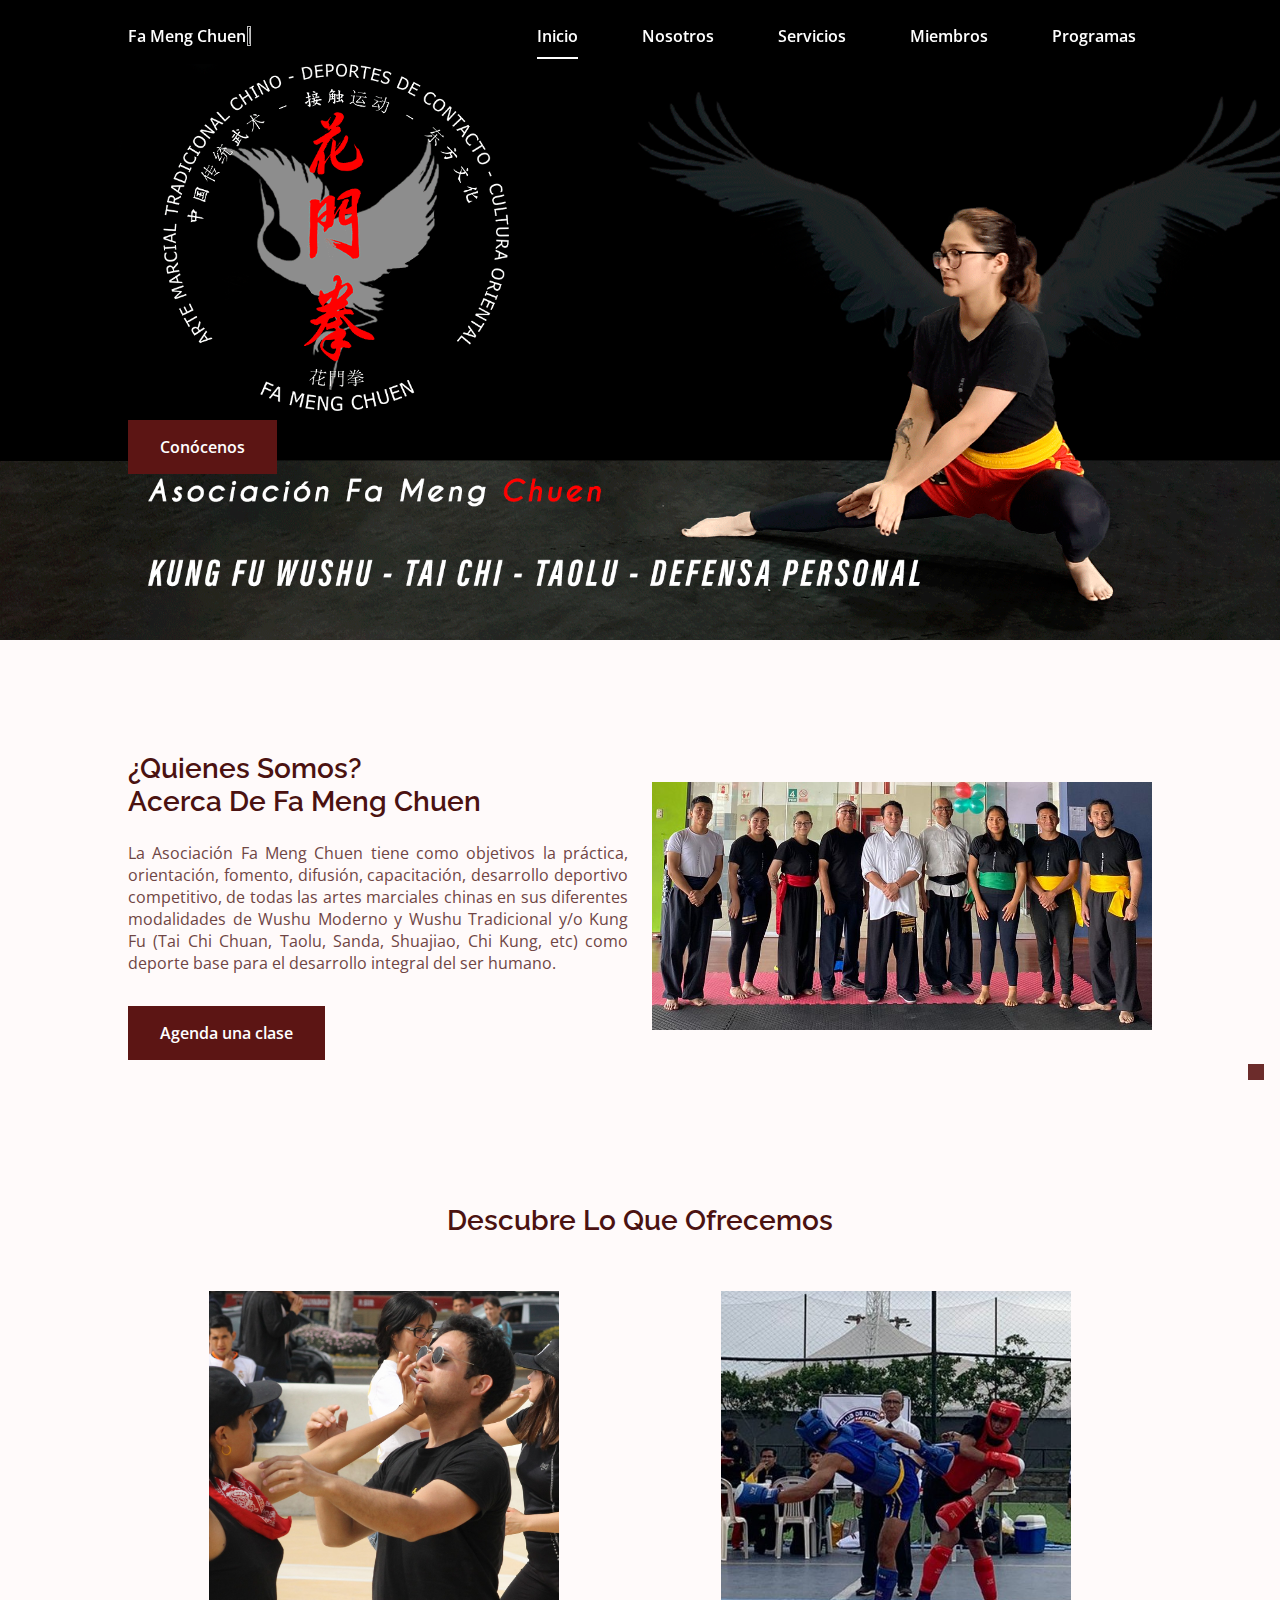
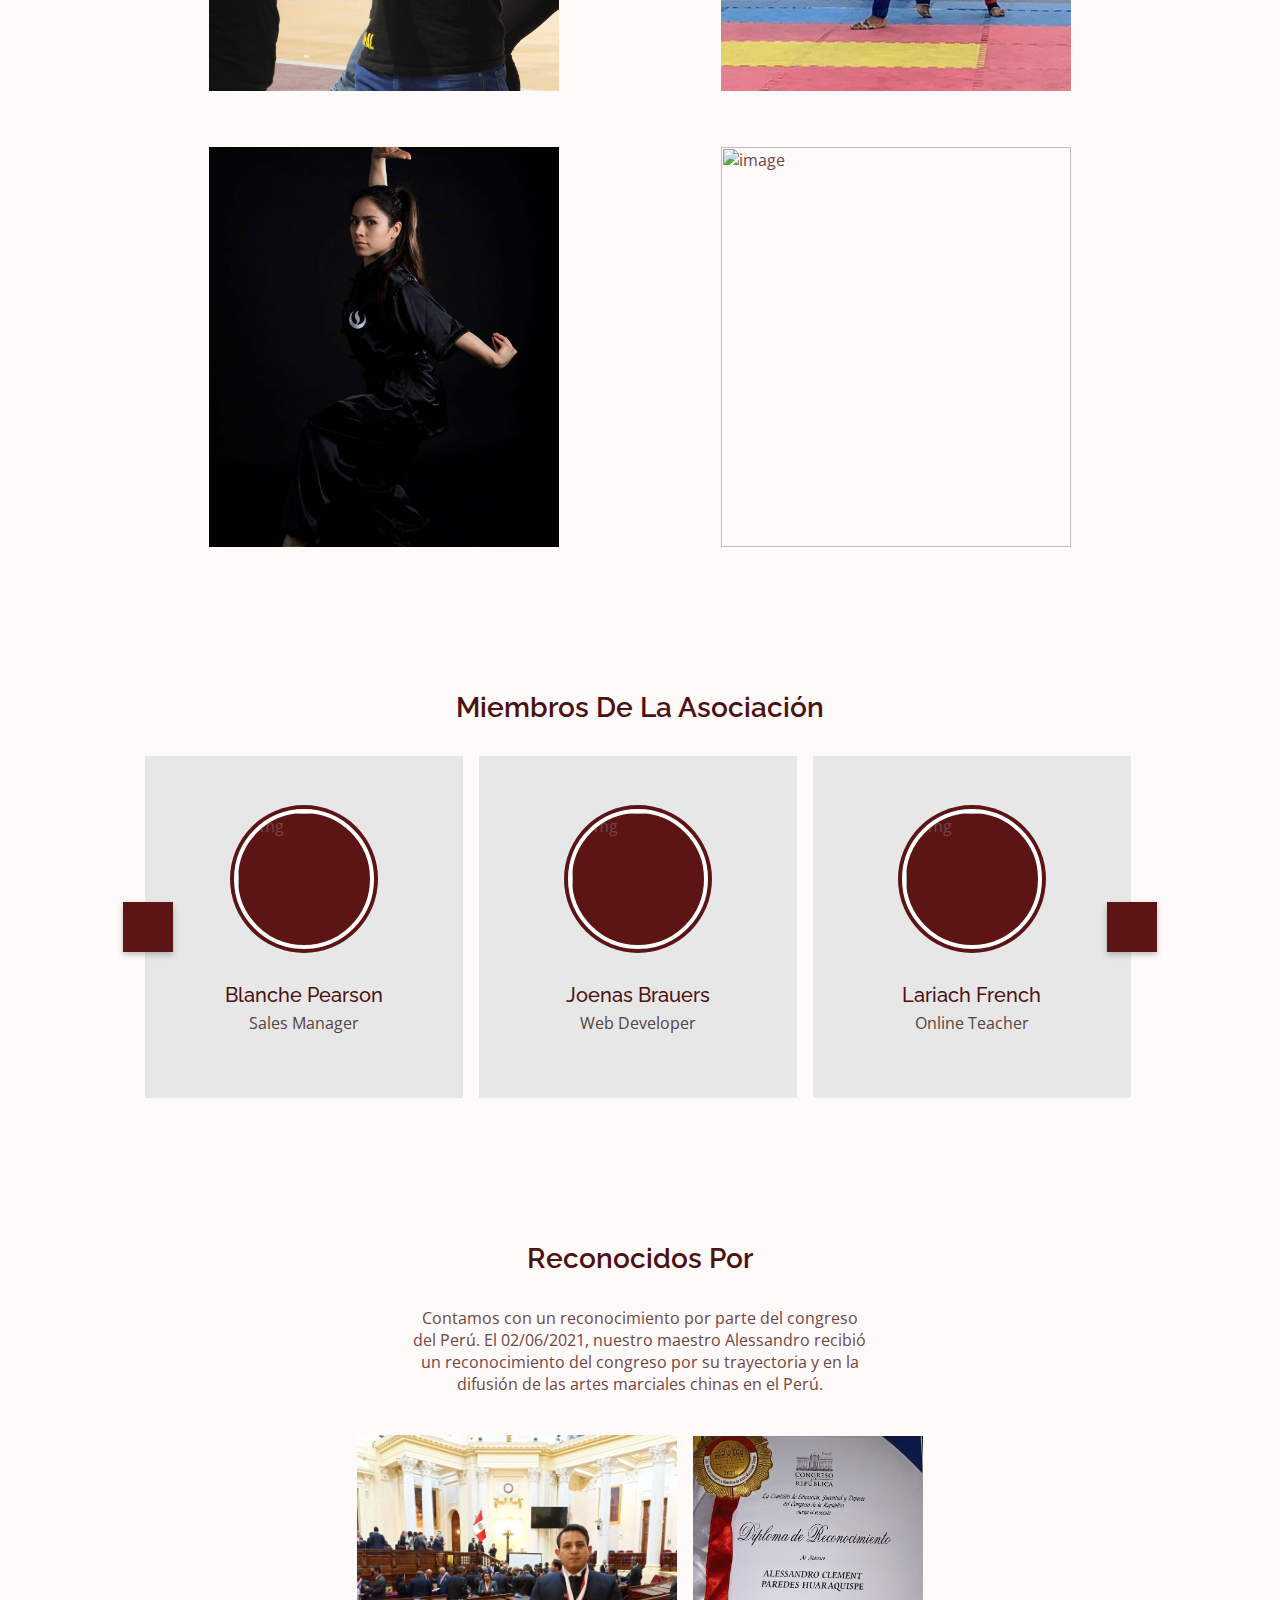
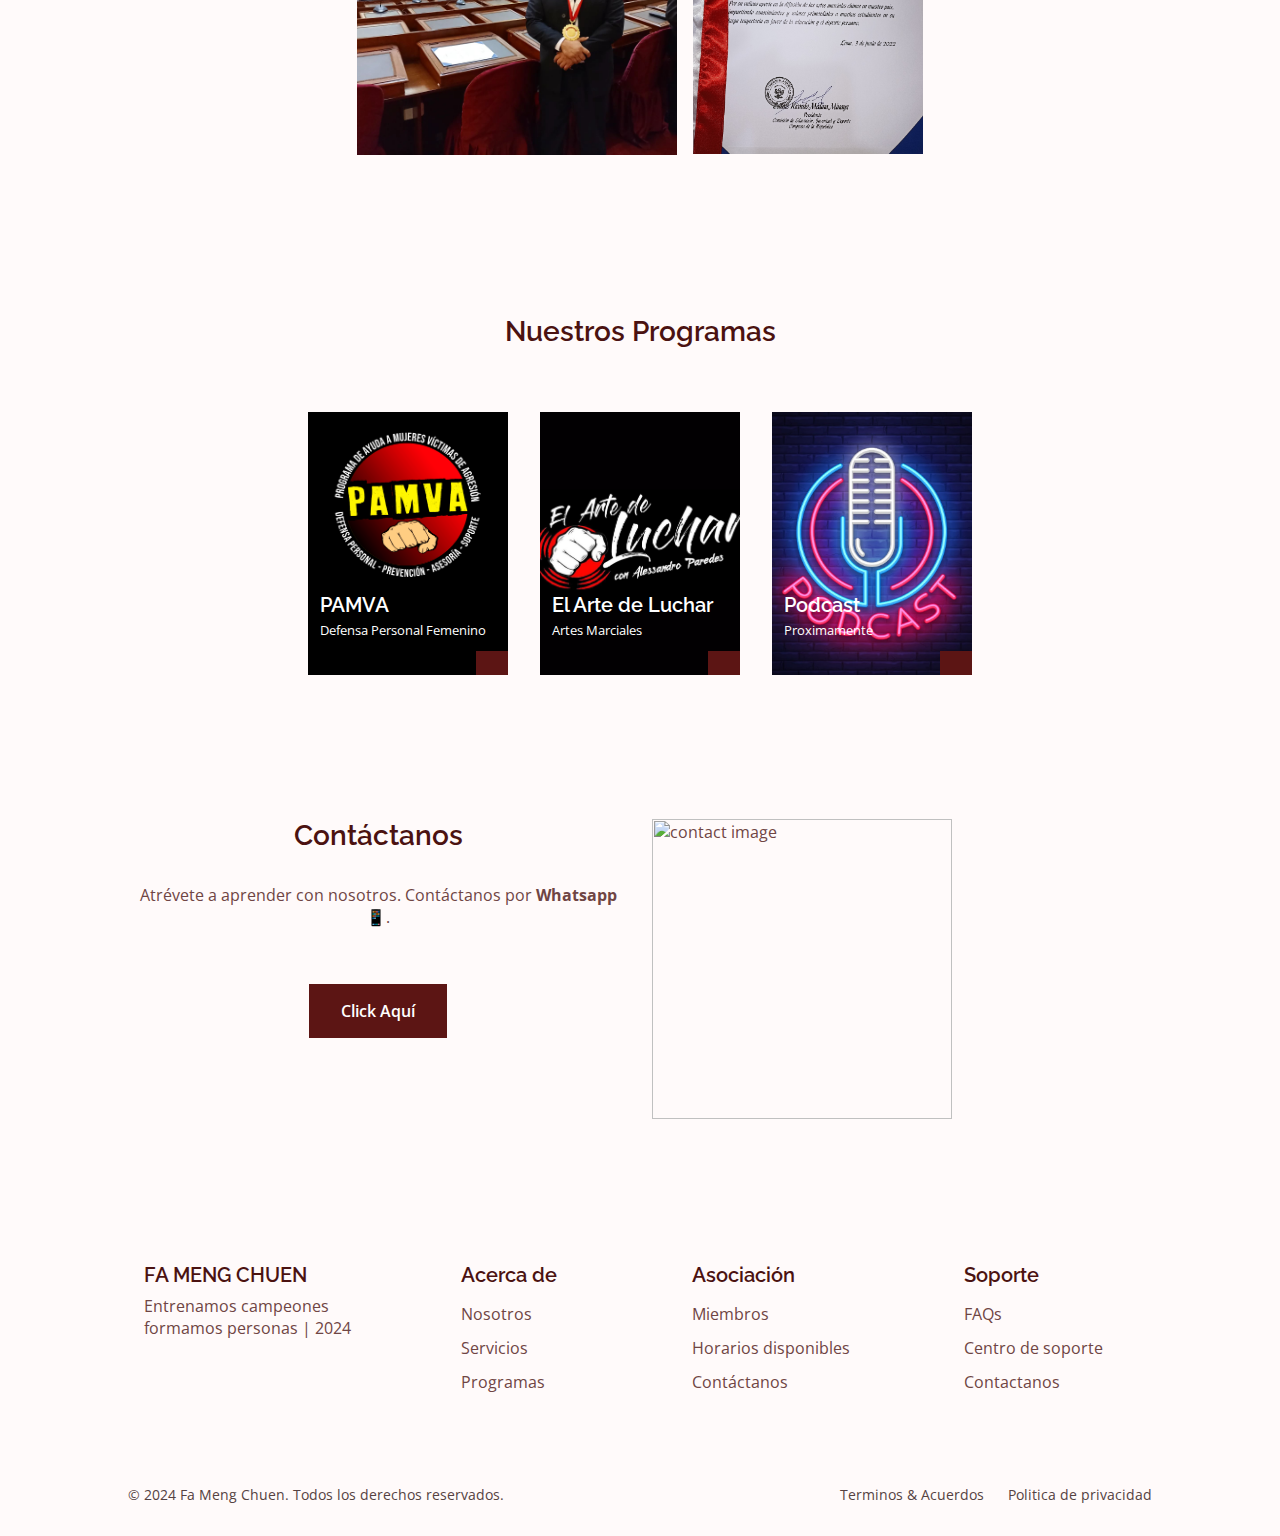
==== commit 70df3d1d: "Cambio de banner y de fotos" ====
--- a/index.html
+++ b/index.html
@@ -62,13 +62,11 @@
     <main class="main">
         <!--==================== HOME ====================-->
         <section class="home" id="home">
-            <img src="./assets/img/fameng/bannerInicio2.png" alt="" class="home__img">
+            <img src="./assets/img/fameng/PORTADA-WEB-3.png" alt="" class="home__img">
 
             <div class="home__container container grid">
                 <div class="home__data">
-                    <span class="home__data-subtitle">Kung Fu ☯</span>
-                    <h1 class="home__data-title">Sanda<br>Taichi<br><b style="color: red;">Nuevos Horarios</b></h1>
-                    <a href="#" class="button">Explora</a>
+                    <a href="#about" class="button">Conócenos</a>
 
                 </div>
 
@@ -84,7 +82,7 @@
                     </a>
                 </div>
 
-                <div class="home__info">
+                <!-- <div class="home__info">
                     <div>
                         <span class="home__info-title">Descubre lo que ofrecemos</span>
                         <a href="#servicios" class="button button--flex button--link home__info-button">
@@ -95,7 +93,7 @@
                     <div class="home__info-overlay">
                         <img src="./assets/img/fameng/service1.jpg" alt="" class="home__info-img">
                     </div>
-                </div>
+                </div> -->
             </div>
         </section>
 
@@ -110,16 +108,13 @@
                         Kung Fu (Tai Chi Chuan, Taolu, Sanda, Shuajiao, Chi Kung, etc) como deporte base para el
                         desarrollo integral del ser humano.
                     </p>
-                    <a href="#" class="button">Agenda una clase</a>
+                    <a href="https://wa.link/finrn9" target="_blank" class="button">Agenda una clase</a>
                 </div>
 
                 <div class="about__img">
+
                     <div class="about__img-overlay">
-                        <img src="assets/img/fameng/about1.jpg" alt="" class="about__img-one">
-                    </div>
-
-                    <div class="about__img-overlay">
-                        <img src="assets/img/fameng/about2.jpg" alt="" class="about__img-two">
+                        <img src="assets/img/fameng/Foto-grupal.jpg" alt="" class="about__img-two">
                     </div>
                 </div>
             </div>
@@ -132,7 +127,7 @@
 
             <div class="card__container container">
                 <article class="card__article">
-                    <img src="assets/img/fameng/service1.jpg" alt="image" class="card__img">
+                    <img src="assets/img/fameng/DEFENSA_PERSONAL_fem.jpg" alt="image" class="card__img">
 
                     <div class="card__data">
                         <span class="card__description">SERVICIO</span>
@@ -143,7 +138,7 @@
                 </article>
 
                 <article class="card__article">
-                    <img src="assets/img/fameng/service2.jpg" alt="image" class="card__img">
+                    <img src="assets/img/fameng/sanda-photo.jpg" alt="image" class="card__img">
 
                     <div class="card__data">
                         <span class="card__description">SERVICIO</span>
@@ -155,7 +150,7 @@
                 </article>
 
                 <article class="card__article">
-                    <img src="assets/img/fameng/service5.JPG" alt="image" class="card__img">
+                    <img src="assets/img/fameng/Taolu-photo.jpeg" alt="image" class="card__img">
 
                     <div class="card__data">
                         <span class="card__description">SERVICIO</span>
@@ -234,22 +229,21 @@
         </section>
 
       
-        <!--==================== VIDEO ====================-->
+        <!--==================== Reconocimiento ====================-->
         <section class="video section">
-            <h2 class="section__title">Defensa Personal</h2>
+            <h2 class="section__title">Reconocidos por</h2>
 
             <div class="video__container container">
-                <p class="video__description">Descubre más con nuestro vídeo de defensa personal en Campo de Marte
+                <p class="video__description">Contamos con un reconocimiento por parte del congreso del Perú. El 02/06/2021, nuestro maestro Alessandro recibió un reconocimiento del congreso por su trayectoria y en la difusión de las artes marciales chinas en el Perú.
                 </p>
 
-                <div class="video__content">
-                    <video id="video-file">
-                        <source src="assets/img/fameng/CANAL7.mp4" type="video/mp4">
-                    </video>
-
-                    <button class="button button--flex video__button" id="video-button">
-                        <i class="ri-play-line video__button-icon" id="video-icon"></i>
-                    </button>
+                <div class="acknowledgment__img">
+                    <div class="about__img-overlay">
+                        <img src="assets/img/fameng/CONGRESO_RECONOCIMIENTO.jpeg" alt="" class="acknowledgment__img-one">
+                    </div>
+                    <div class="about__img-overlay">
+                        <img src="assets/img/fameng/DIPLOMA-RECONOCIMIENTO.jpg" alt="" class="about__img-one">
+                    </div>
                 </div>
             </div>
         </section>
@@ -261,7 +255,7 @@
             <div class="place__container container grid">
                 <!--==================== PLACES CARD 1 ====================-->
                 <div class="place__card">
-                    <img src="assets/img/fameng/DEFENSA_PERSONAL_fem.jpg" alt="" class="place__img">
+                    <img src="assets/img/fameng/PAMVAAAAAA.png" alt="" class="place__img">
 
                     <div class="place__content">
                         <span class="place__rating">
@@ -335,7 +329,7 @@
                         <b>Whatsapp</b> 📱.
                     </p>
 
-                    <a href="#" target="_blank" class="button contact__button">
+                    <a href="https://wa.link/finrn9" target="_blank" class="button contact__button">
                         Click Aquí <i class="ri-arrow-right-line"></i>
                     </a>
 
@@ -345,27 +339,6 @@
             </div>
 
 
-        </section>
-
-        <!--==================== SPONSORS ====================-->
-        <section class="sponsor section">
-            <div class="sponsor__container container grid">
-                <div class="sponsor__content">
-                    <img src="assets/img/sponsors1.png" alt="" class="sponsor__img">
-                </div>
-                <div class="sponsor__content">
-                    <img src="assets/img/sponsors2.png" alt="" class="sponsor__img">
-                </div>
-                <div class="sponsor__content">
-                    <img src="assets/img/sponsors3.png" alt="" class="sponsor__img">
-                </div>
-                <div class="sponsor__content">
-                    <img src="assets/img/sponsors4.png" alt="" class="sponsor__img">
-                </div>
-                <div class="sponsor__content">
-                    <img src="assets/img/sponsors5.png" alt="" class="sponsor__img">
-                </div>
-            </div>
         </section>
     </main>
 
--- a/assets/css/styles.css
+++ b/assets/css/styles.css
@@ -440,13 +440,20 @@
   text-align: justify;
 }
 
-.about__img {
+.acknowledgment__img {
   display: flex;
   column-gap: 1rem;
   align-items: center;
   justify-content: center;
 }
 
+.about__img {
+  display: flex;
+  column-gap: 1rem;
+  align-items: center;
+  justify-content: center;
+}
+
 .about__img-overlay {
   overflow: var(--img-hidden);
 }
@@ -456,16 +463,28 @@
 }
 
 .about__img-two {
-  width: 180px;
+  width: 100%;
+}
+
+.acknowledgment__img-one {
+  width: 20rem;
+}
+
+.acknowledgment__img-two {
+  width: 100%;
 }
 
 .about__img-one, 
-.about__img-two {
+.about__img-two,
+.acknowledgment__img-one,
+.acknowledgment__img-two {
   transition: var(--img-transition);
 }
 
 .about__img-one:hover, 
-.about__img-two:hover {
+.about__img-two:hover 
+.acknowledgment__img-one:hover,
+.acknowledgment__img-two:hover {
   transform: var(--img-scale);
 }
 
@@ -1131,7 +1150,9 @@
     align-self: flex-end;
   }
   .home__social {
+    display: flex;
     flex-direction: row;
+    justify-content: flex-end; /* Alinea los elementos a la derecha */
     align-self: flex-end;
     margin-bottom: 3rem;
     column-gap: 2.5rem;
@@ -1212,7 +1233,7 @@
     width: 230px;
   }
   .about__img-two {
-    width: 290px;
+    width: 100%;
   }
   .discover__card {
     width: 237px;
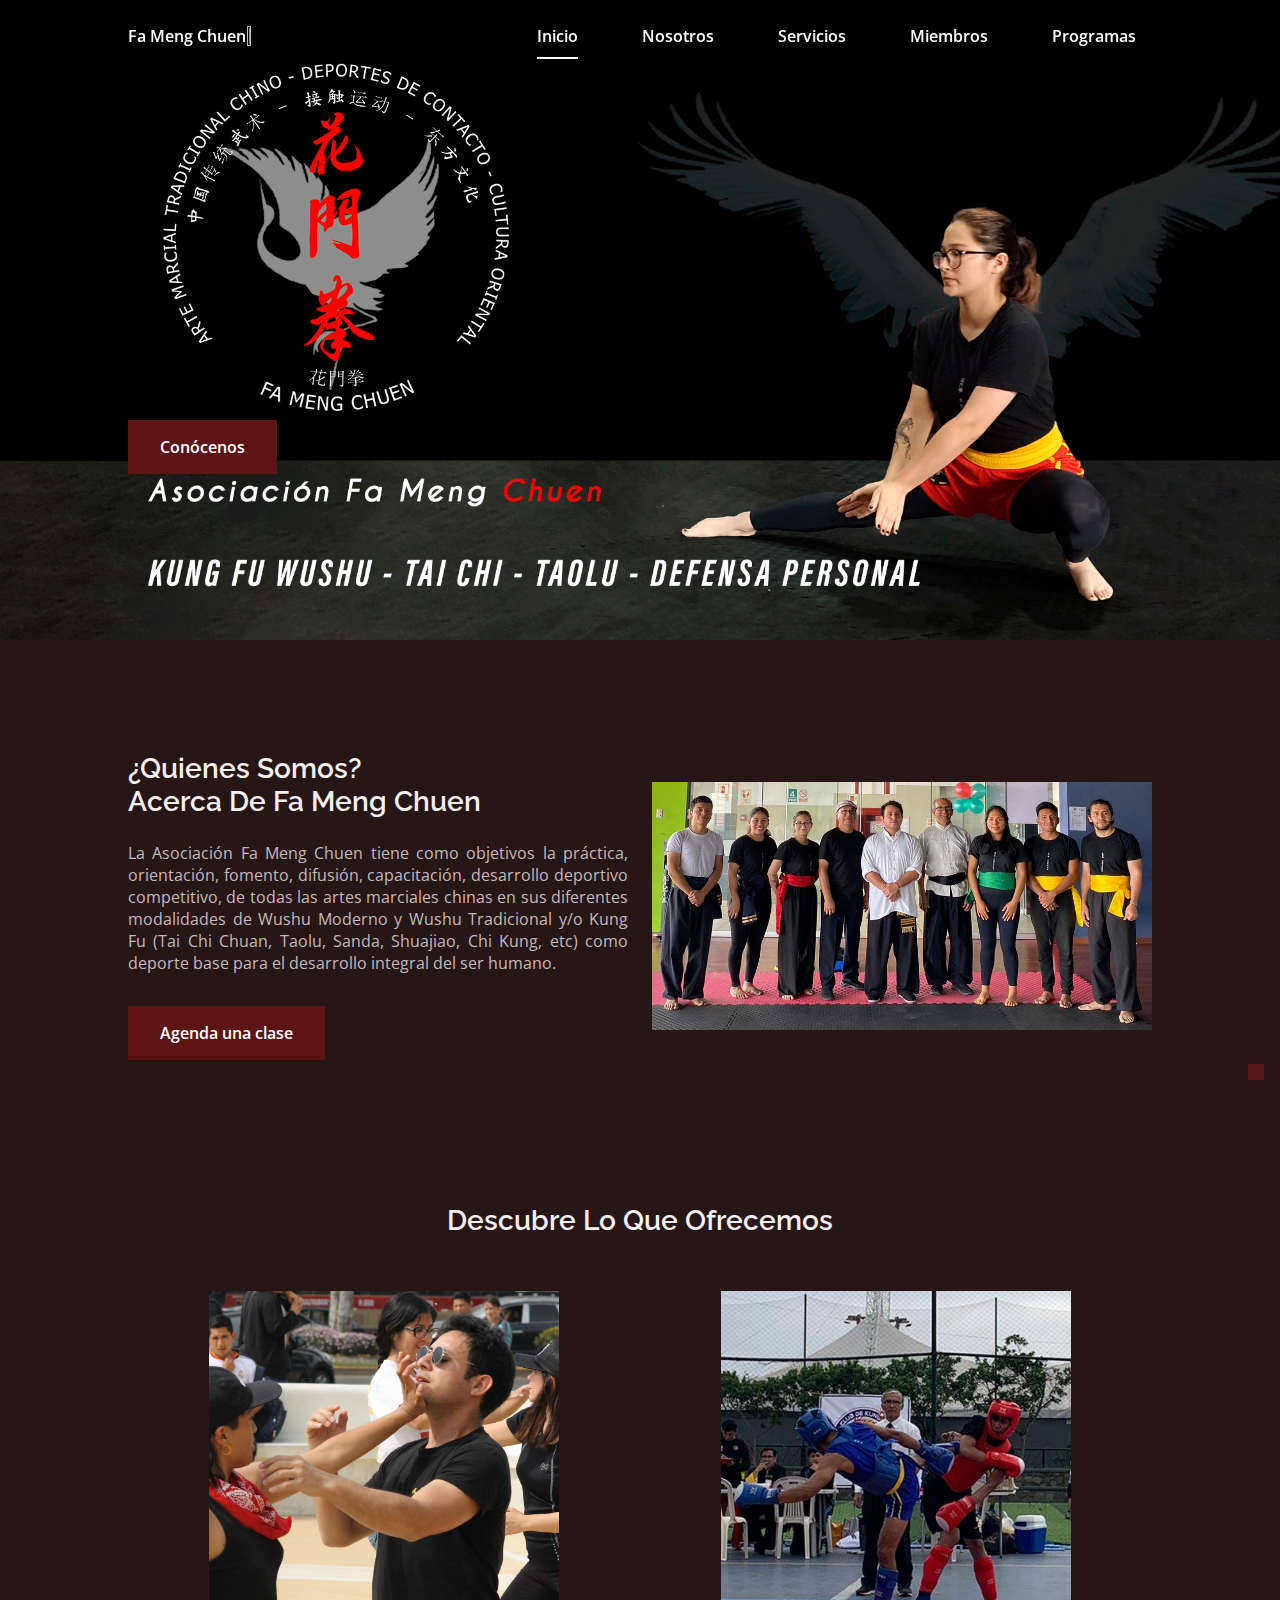
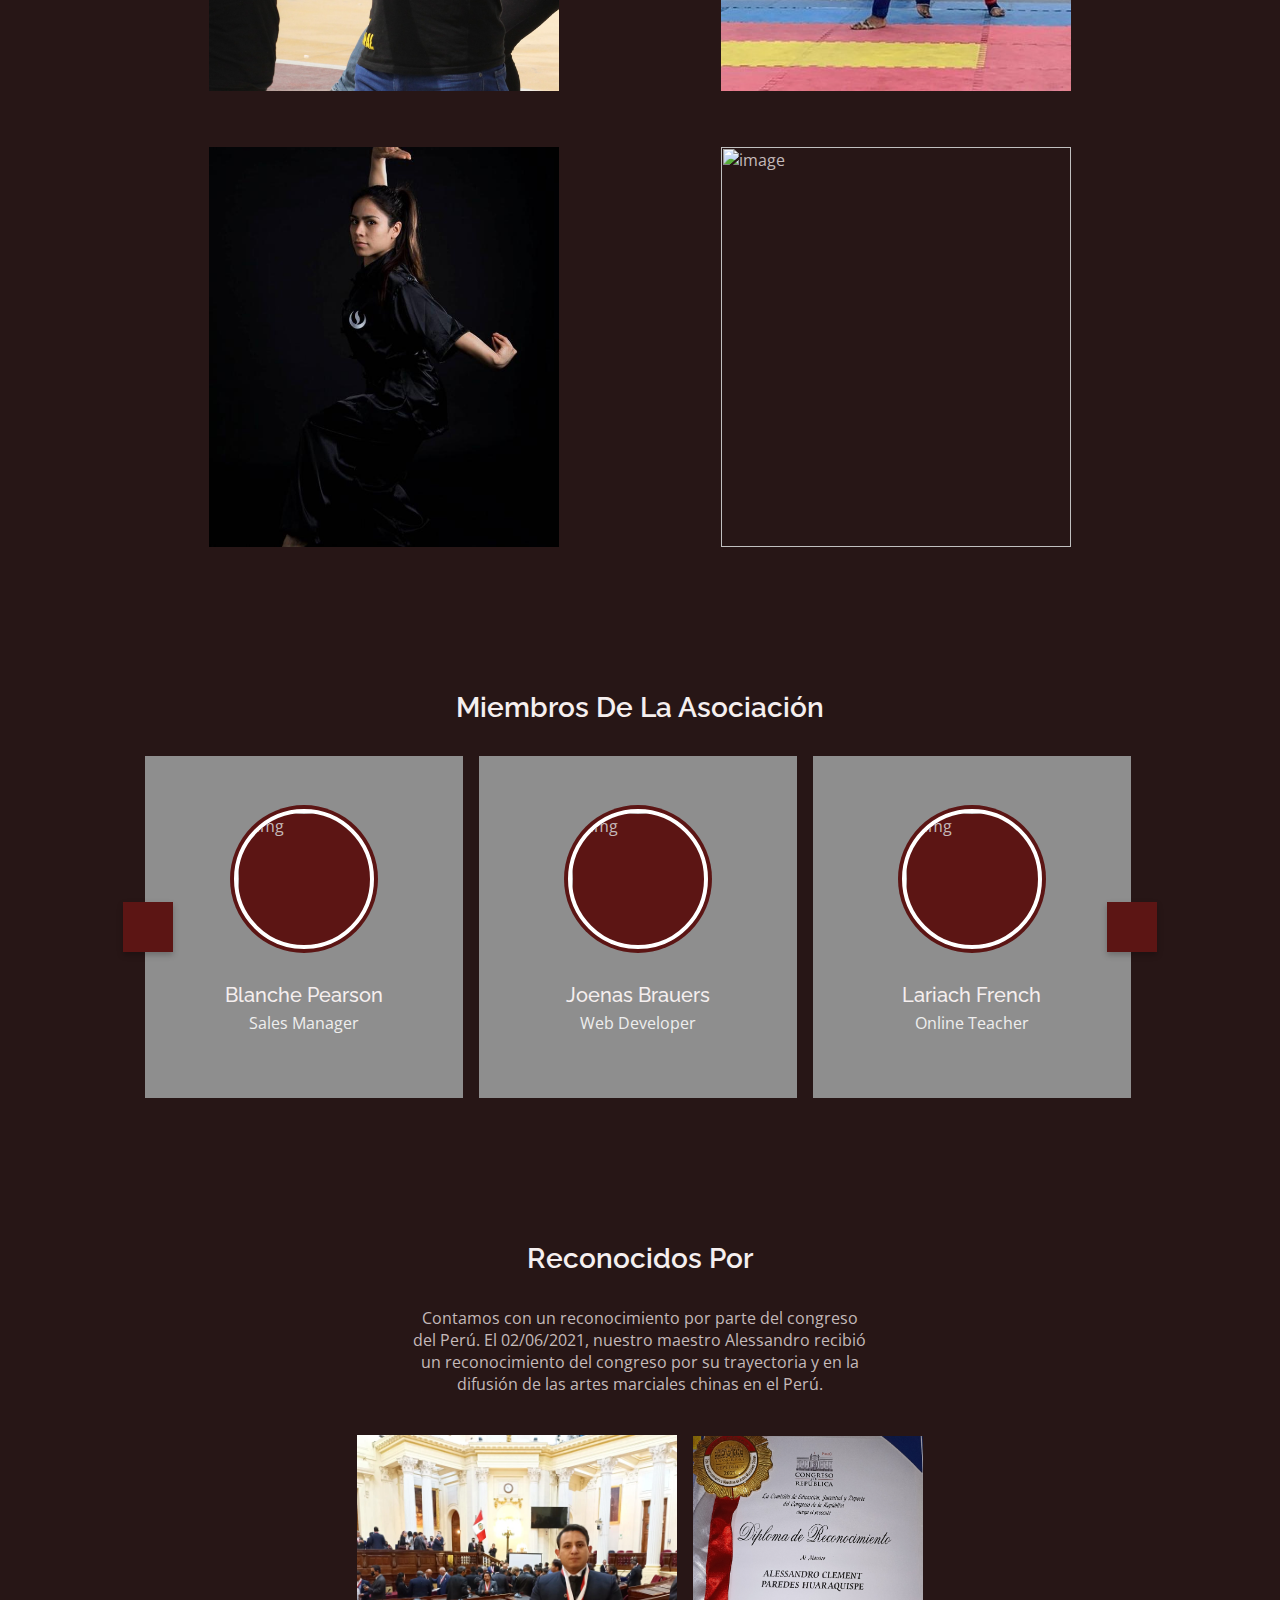
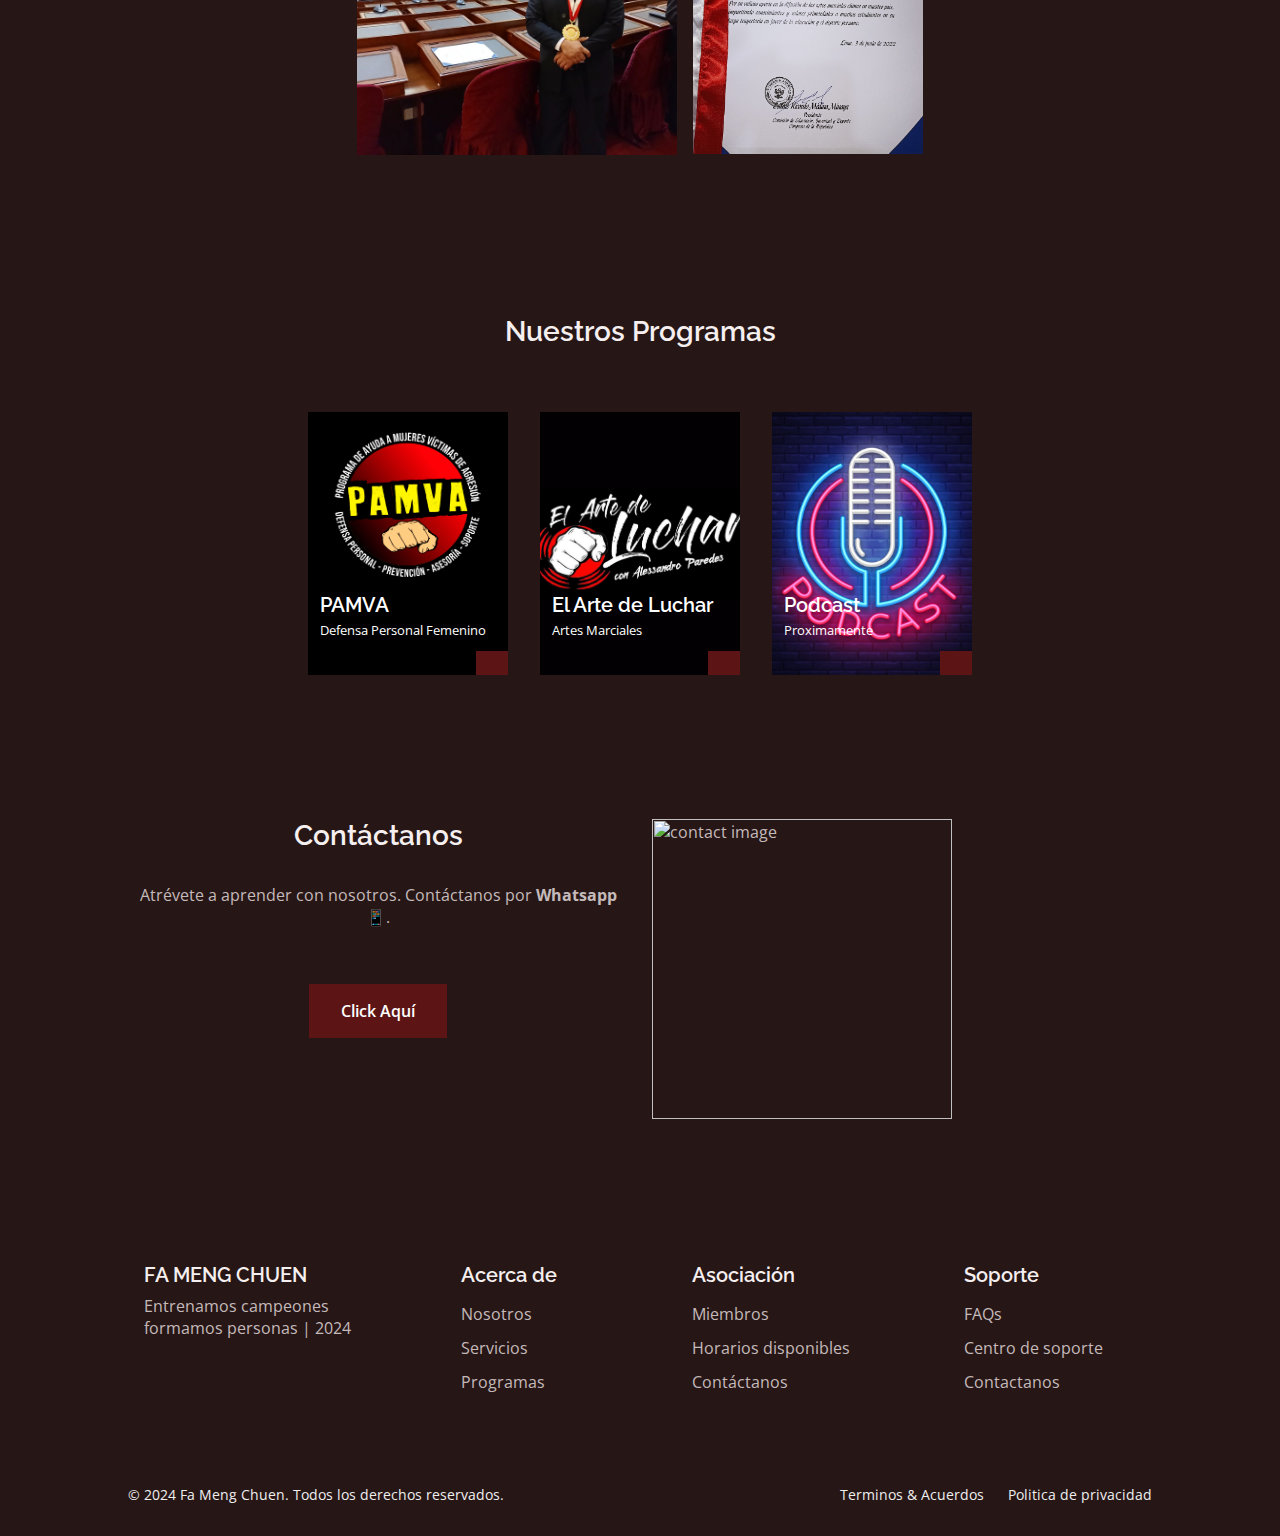
==== commit 6f4b5e00: "se agregó dark mode por defecto" ====
--- a/index.html
+++ b/index.html
@@ -18,7 +18,7 @@
     <title>Responsive Website Travel</title>
 </head>
 
-<body>
+<body class="dark-theme">
     <header class="header" id="header">
         <nav class="nav container">
             <div class="logo-container">
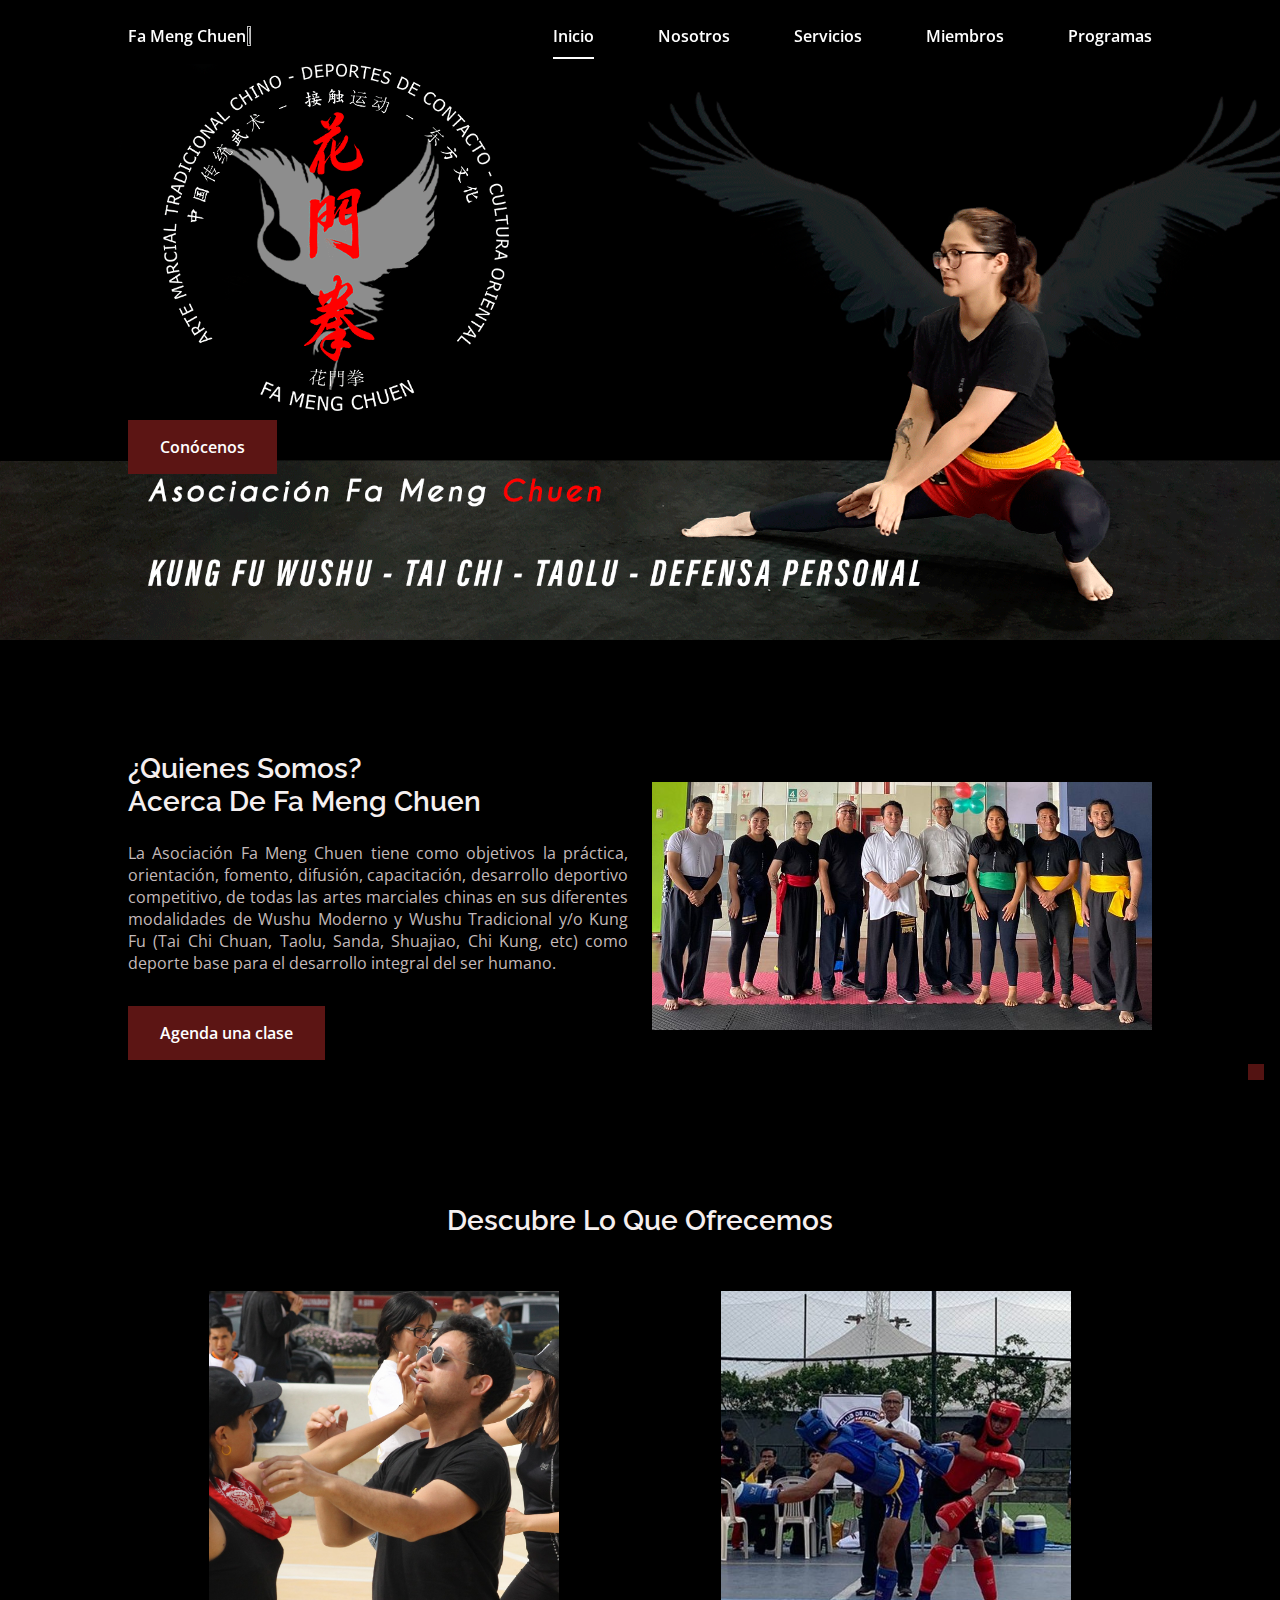
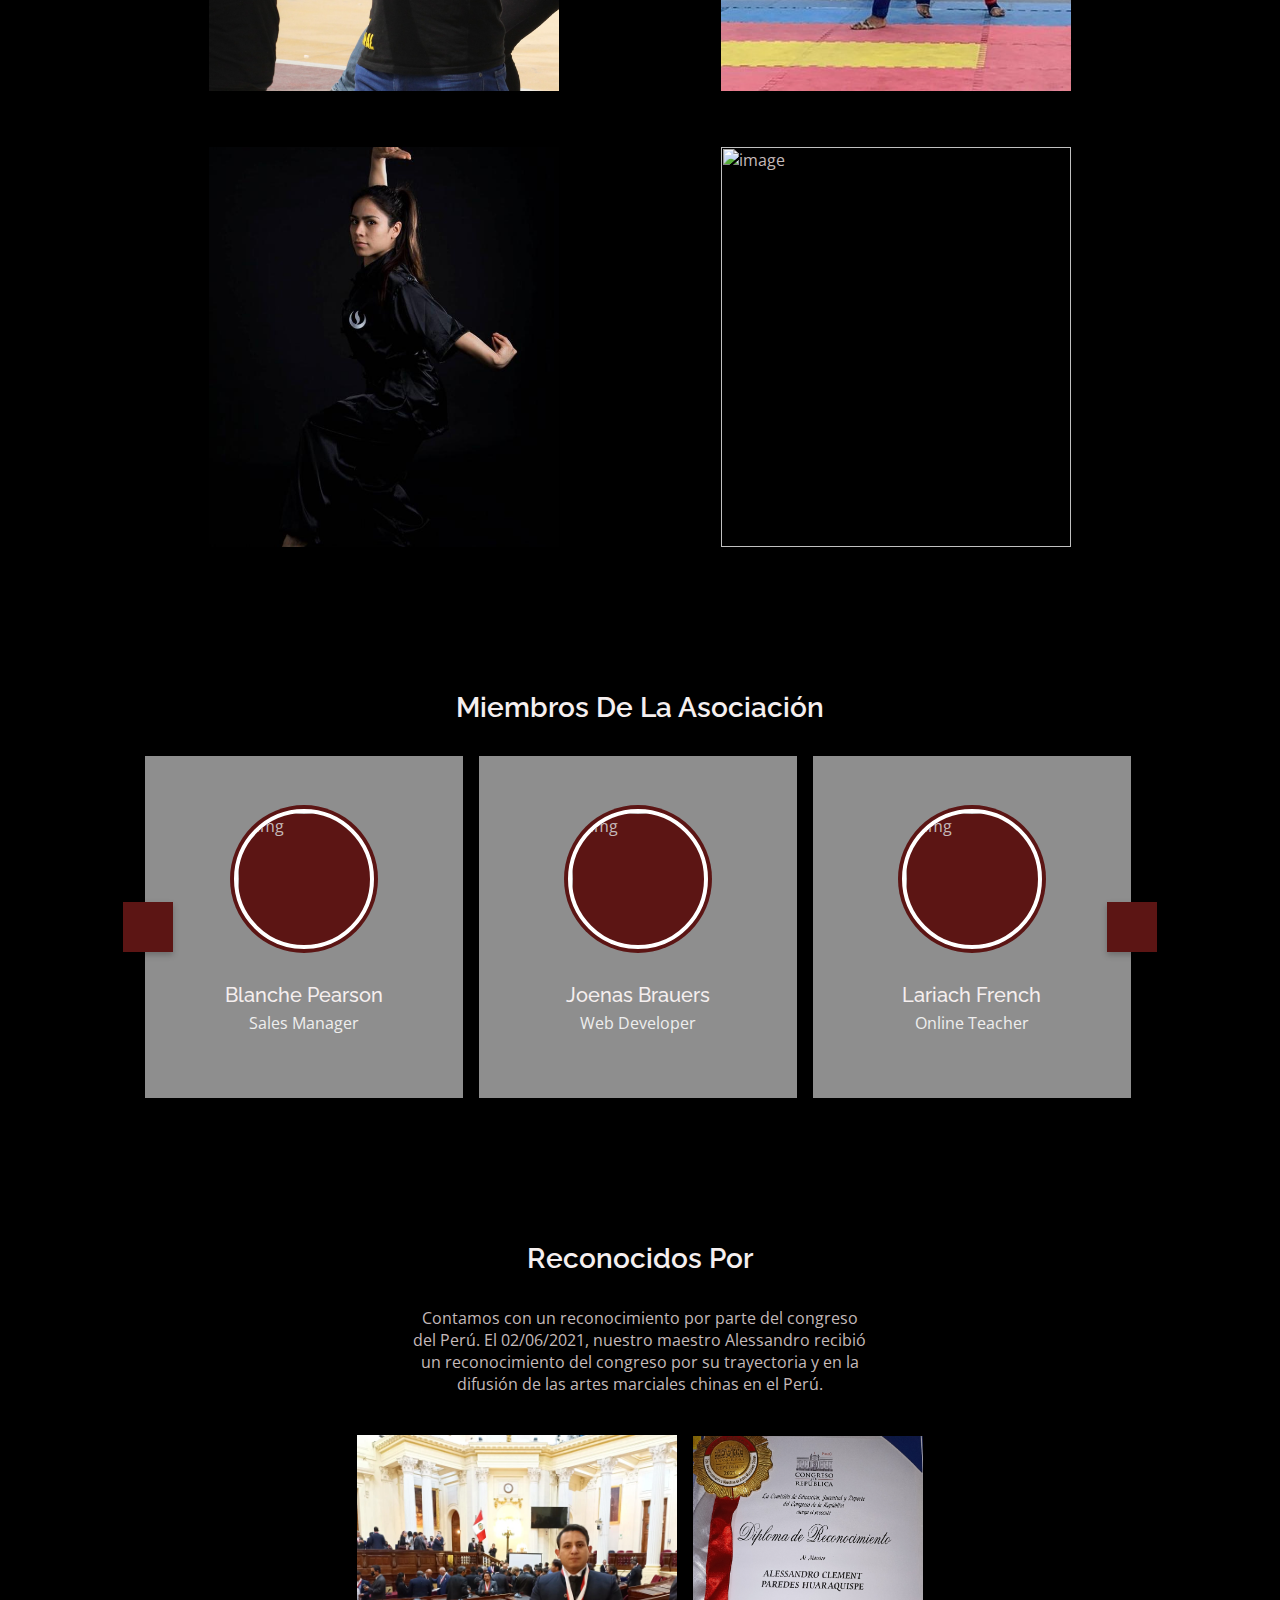
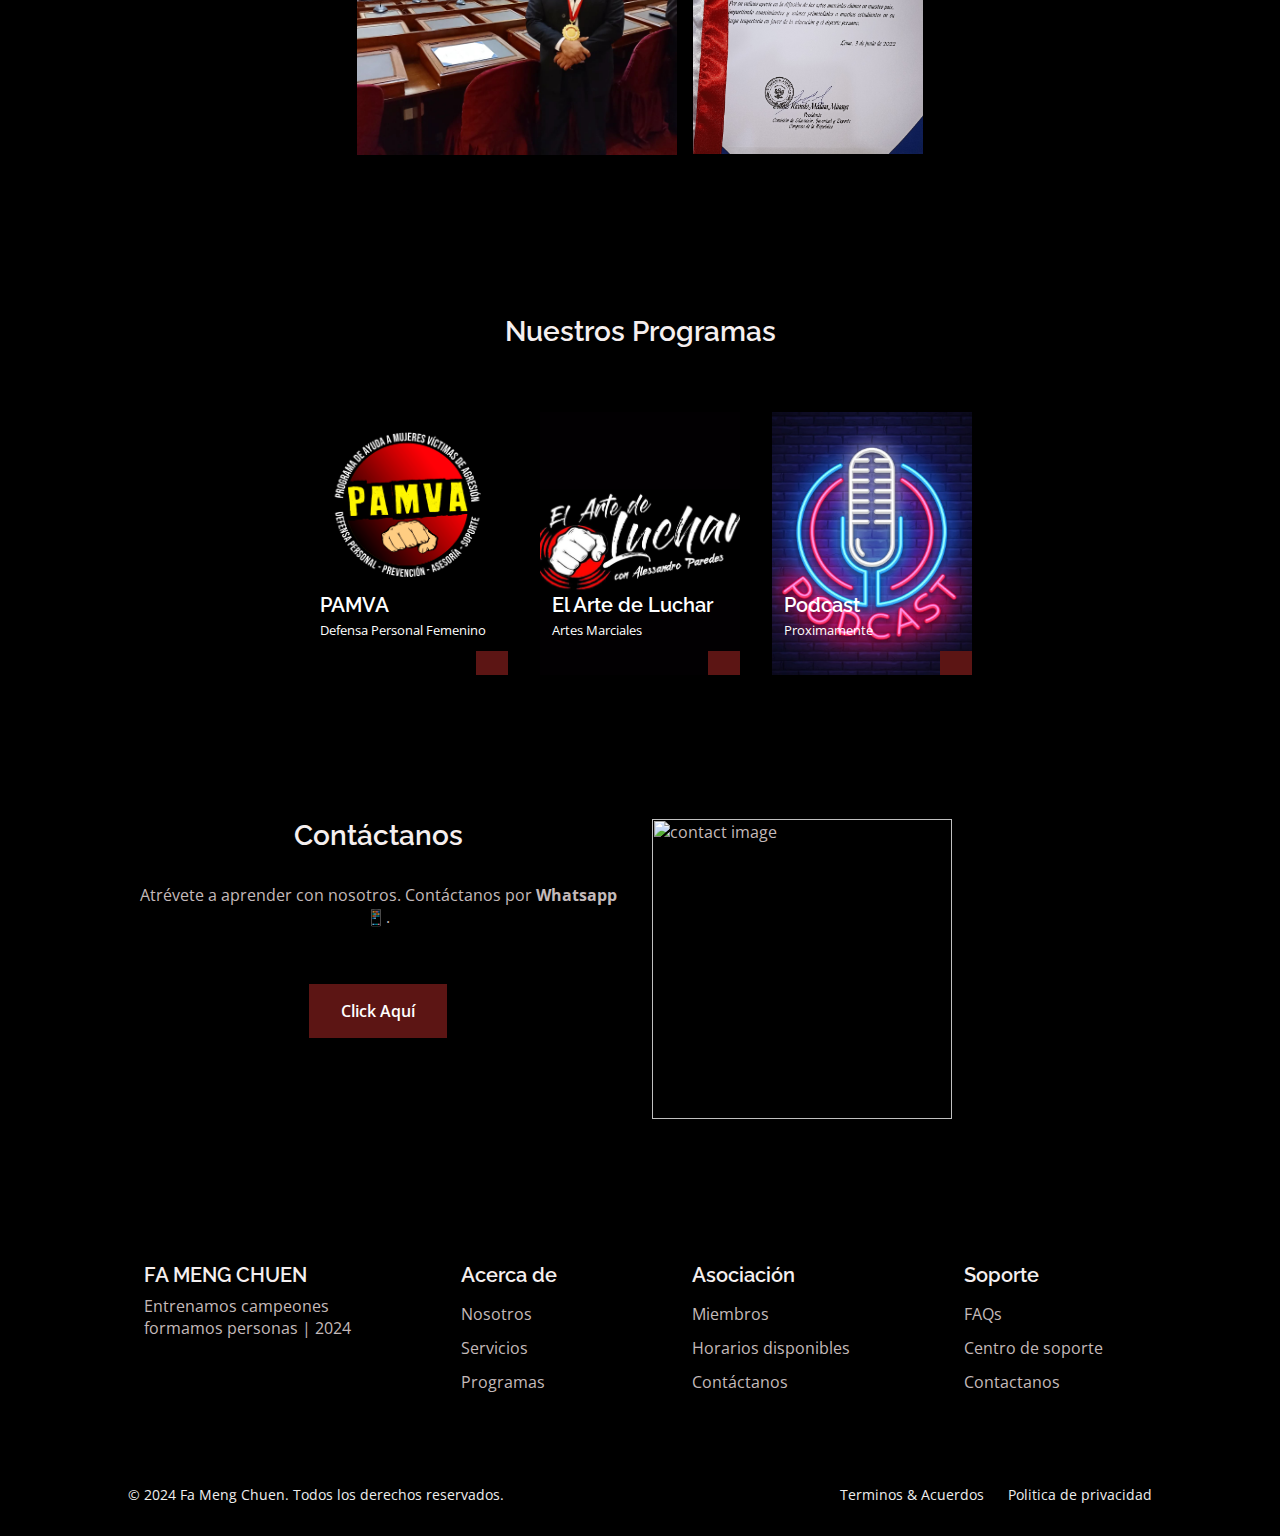
==== commit 092d1cc8: "se puso fondo negro" ====
--- a/index.html
+++ b/index.html
@@ -44,11 +44,7 @@
                     </li>
                 </ul>
 
-                <div class="nav__dark">
-                    <!-- Theme change button -->
-                    <span class="change-theme-name">Dark mode</span>
-                    <i class="ri-moon-line change-theme" id="theme-button"></i>
-                </div>
+                
 
                 <i class="ri-close-line nav__close" id="nav-close"></i>
             </div>
--- a/assets/css/styles.css
+++ b/assets/css/styles.css
@@ -18,7 +18,7 @@
   --text-color: hsl(var(--hue-color), 24%, 35%);
   --text-color-light: #554242;
   --input-color: hsl(var(--hue-color), 24%, 97%);
-  --body-color: hsl(var(--hue-color), 100%, 99%);
+  --body-color: hsl(var(--hue-color), 0%, 0%);
   --white-color: #FFF;
   --scroll-bar-color: hsl(var(--hue-color), 12%, 90%);
   --scroll-thumb-color: hsl(var(--hue-color), 12%, 75%);
@@ -125,7 +125,7 @@
   margin: var(--header-height) 0 0 0;
   font-family: var(--body-font);
   font-size: var(--normal-font-size);
-  background-color: var(--body-color);
+  background-color: black;
   color: var(--text-color);
 }
 
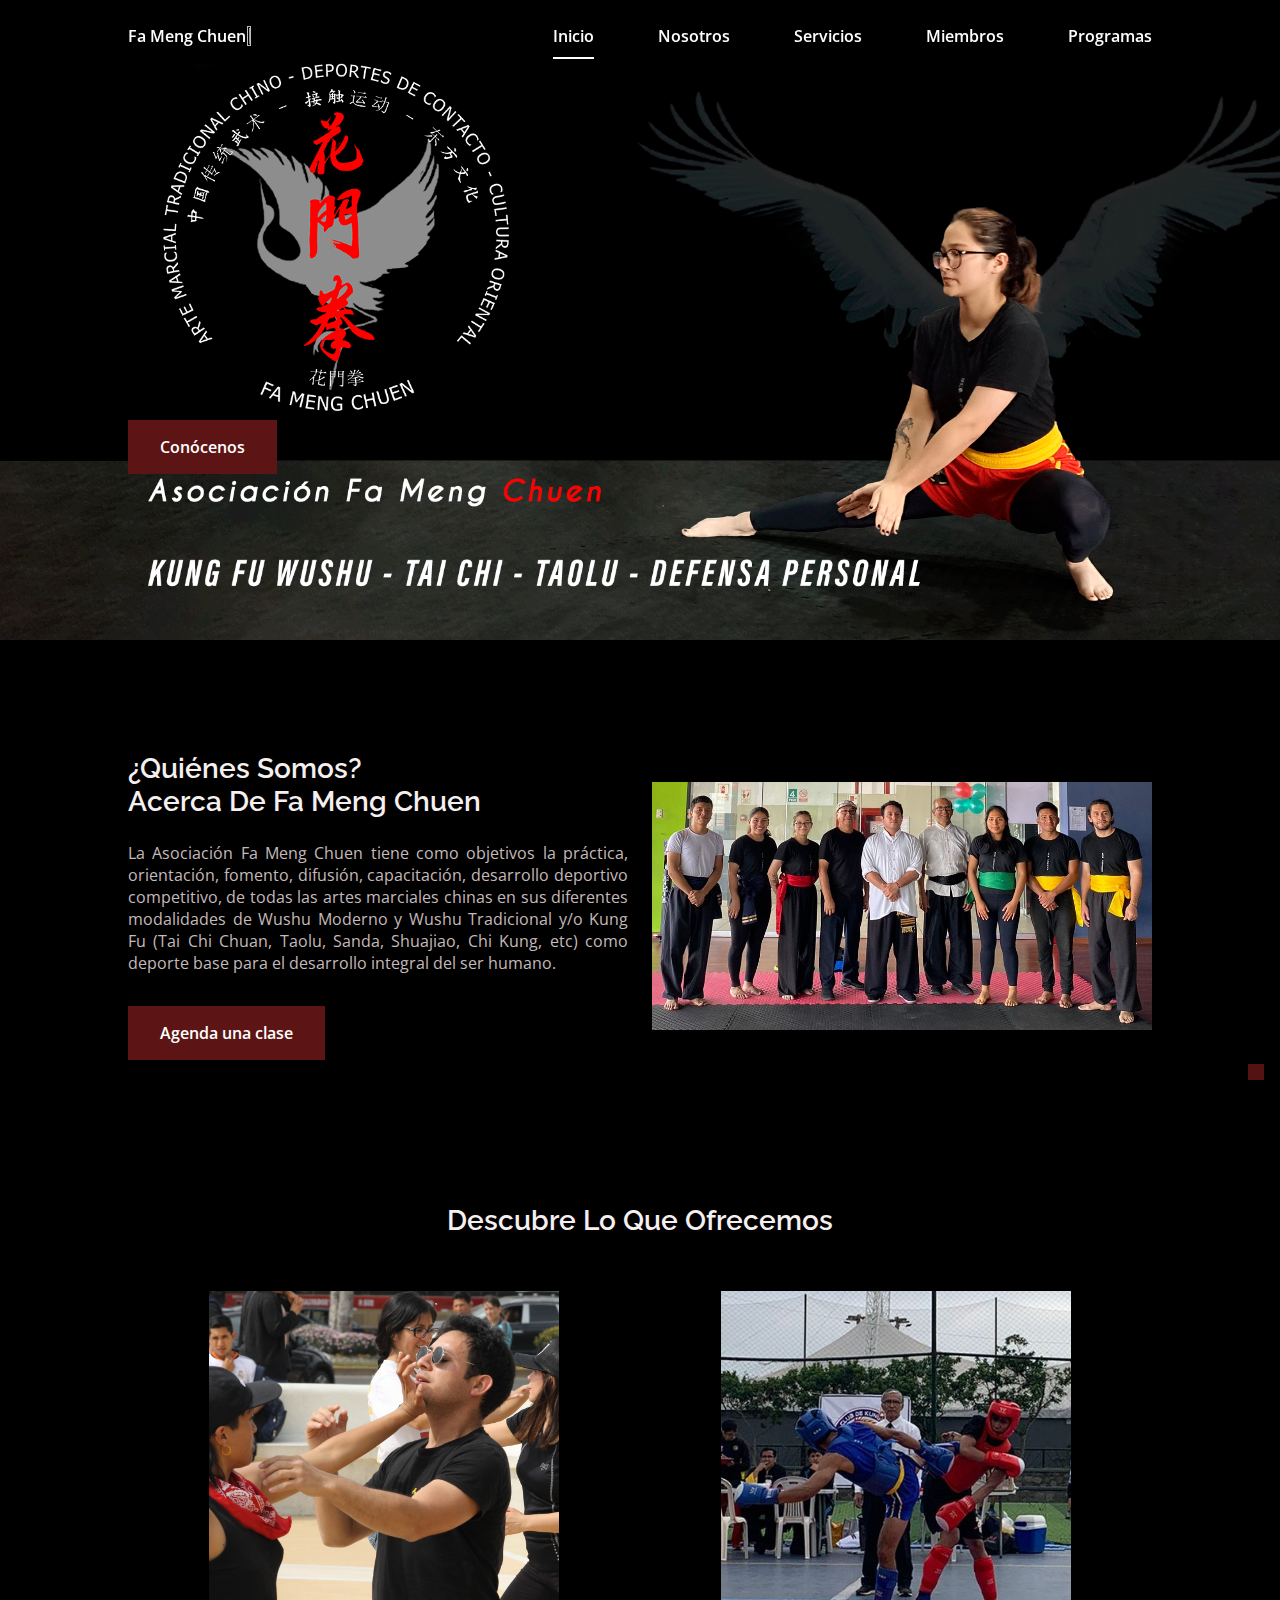
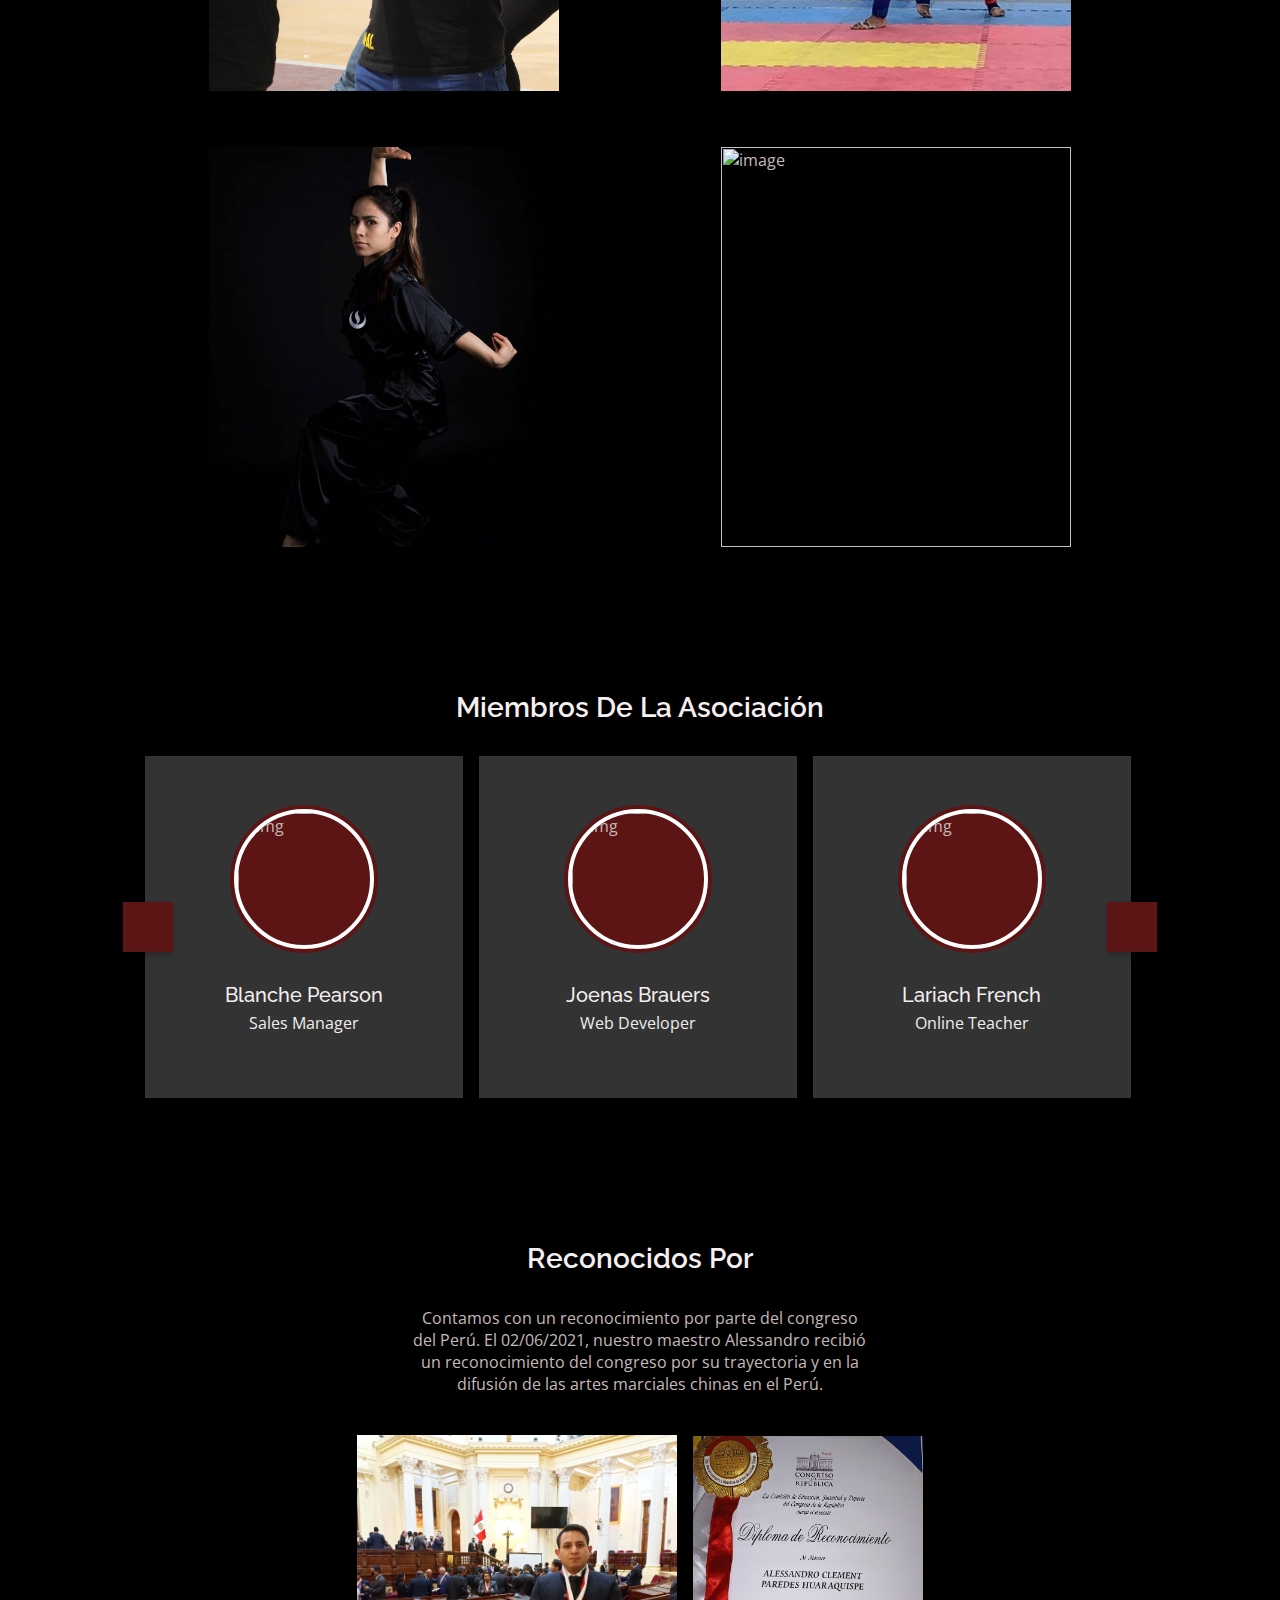
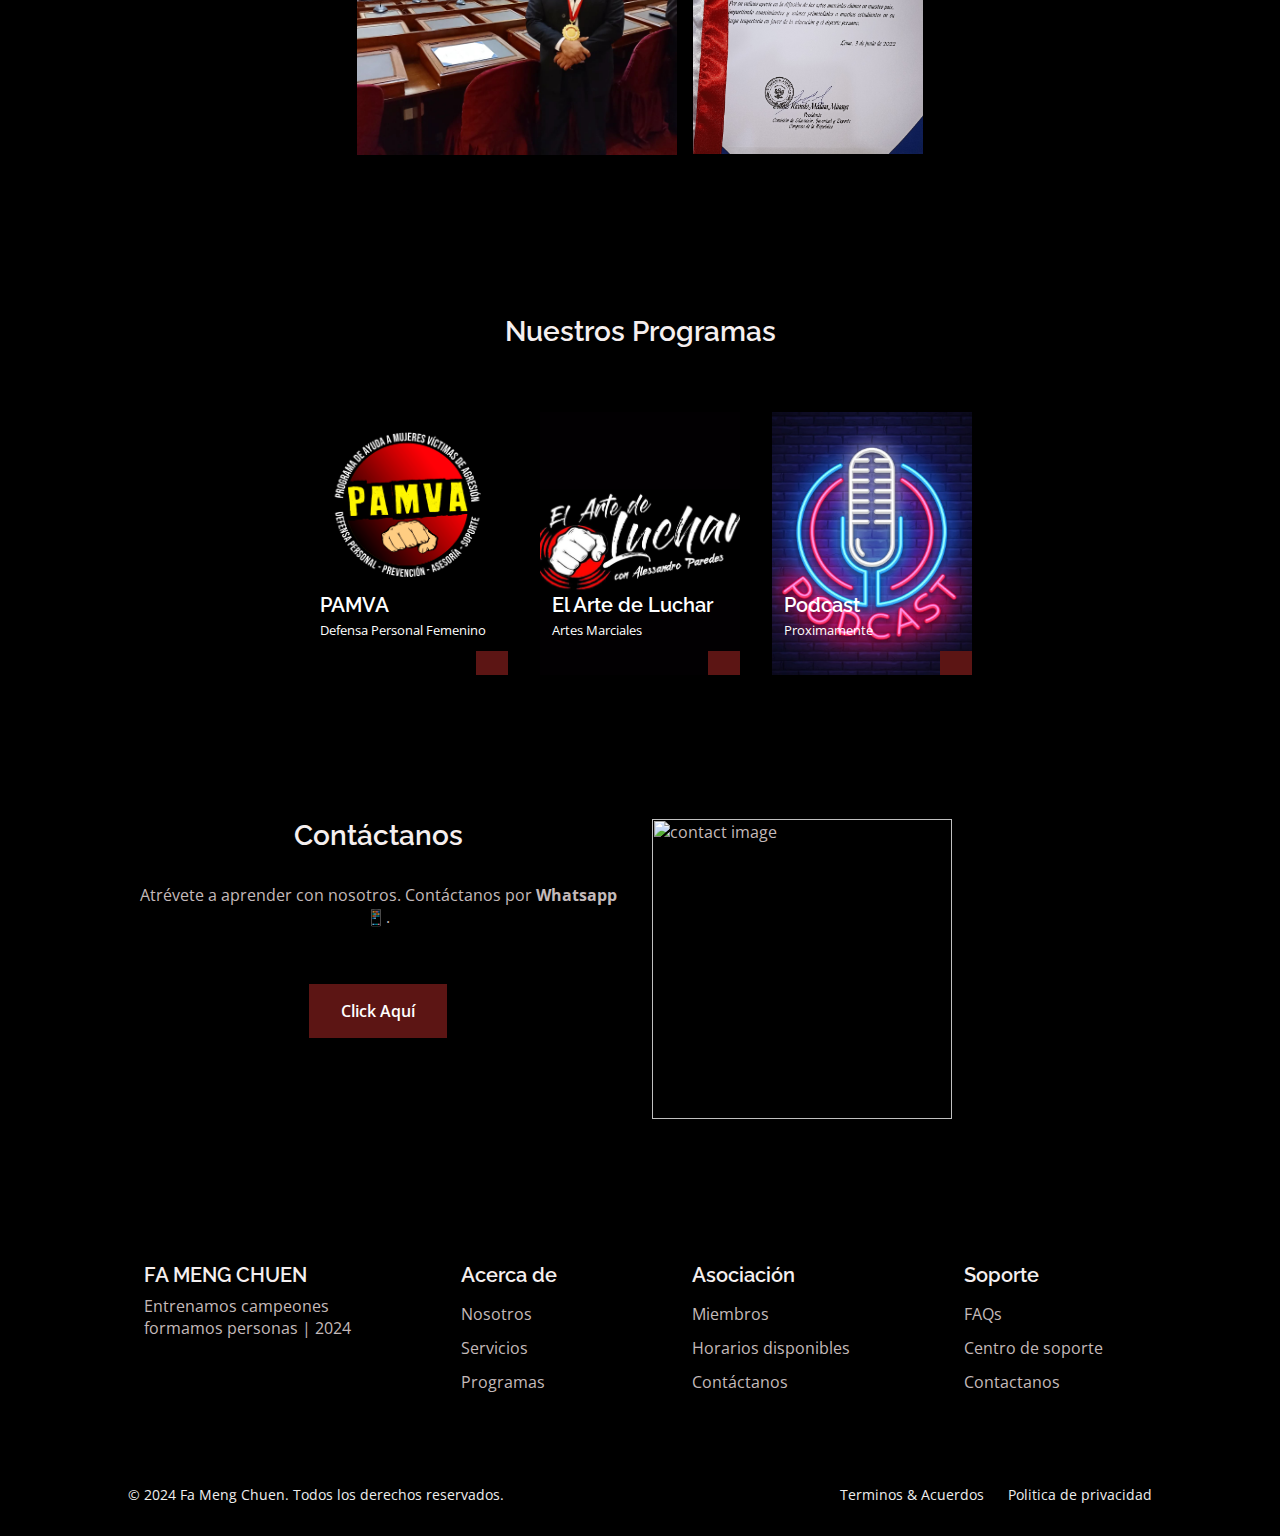
==== commit 3c4909bb: "cambio en color de cards de carrusel" ====
--- a/index.html
+++ b/index.html
@@ -97,7 +97,7 @@
         <section class="about section" id="about">
             <div class="about__container container grid">
                 <div class="about__data">
-                    <h2 class="section__title about__title">¿Quienes somos? <br> Acerca de Fa Meng Chuen</h2>
+                    <h2 class="section__title about__title">¿Quiénes somos? <br> Acerca de Fa Meng Chuen</h2>
                     <p class="about__description">La Asociación Fa Meng Chuen tiene como objetivos la práctica,
                         orientación, fomento, difusión, capacitación, desarrollo deportivo competitivo, de todas las
                         artes marciales chinas en sus diferentes modalidades de Wushu Moderno y Wushu Tradicional y/o
--- a/assets/css/styles.css
+++ b/assets/css/styles.css
@@ -1369,7 +1369,7 @@
   scroll-snap-align: start;
   height: 342px;
   list-style: none;
-  background: var(--first-color-second);
+  background: #333333;
   cursor: pointer;
   padding-bottom: 15px;
   flex-direction: column;
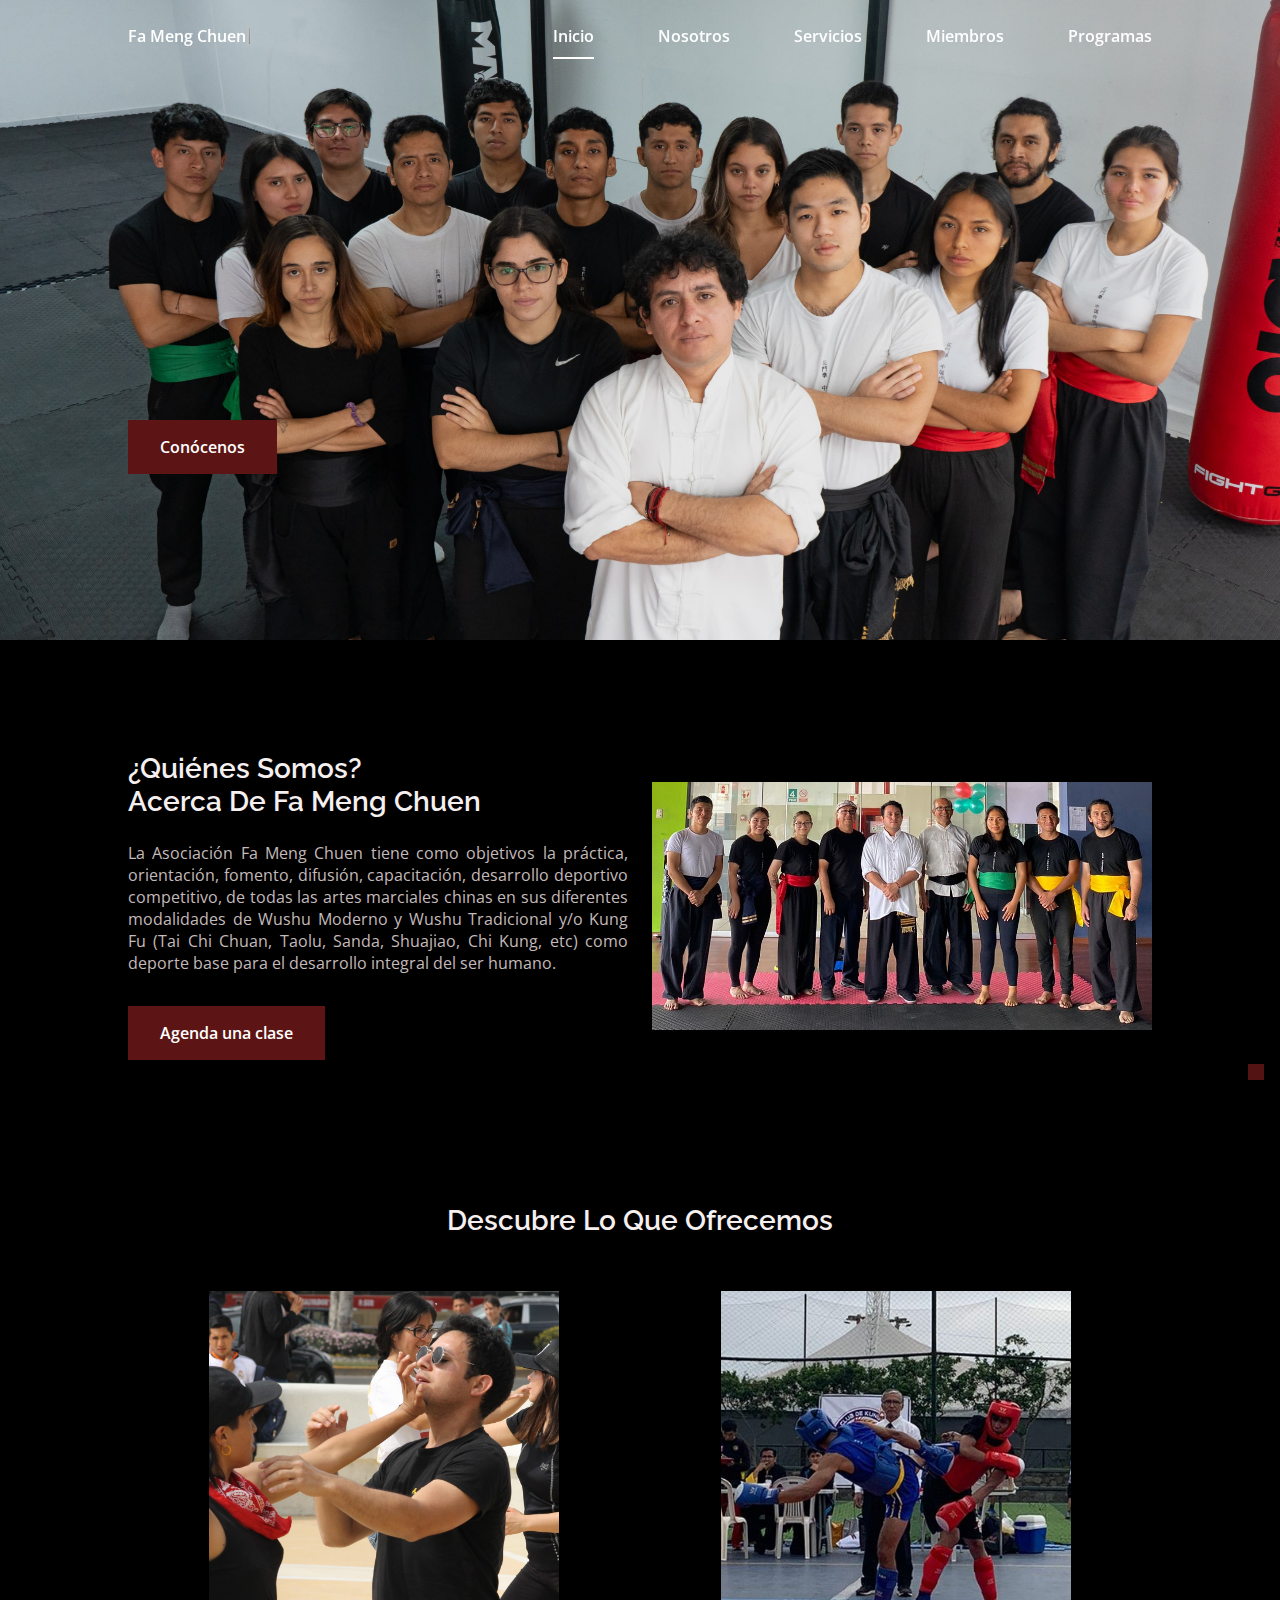
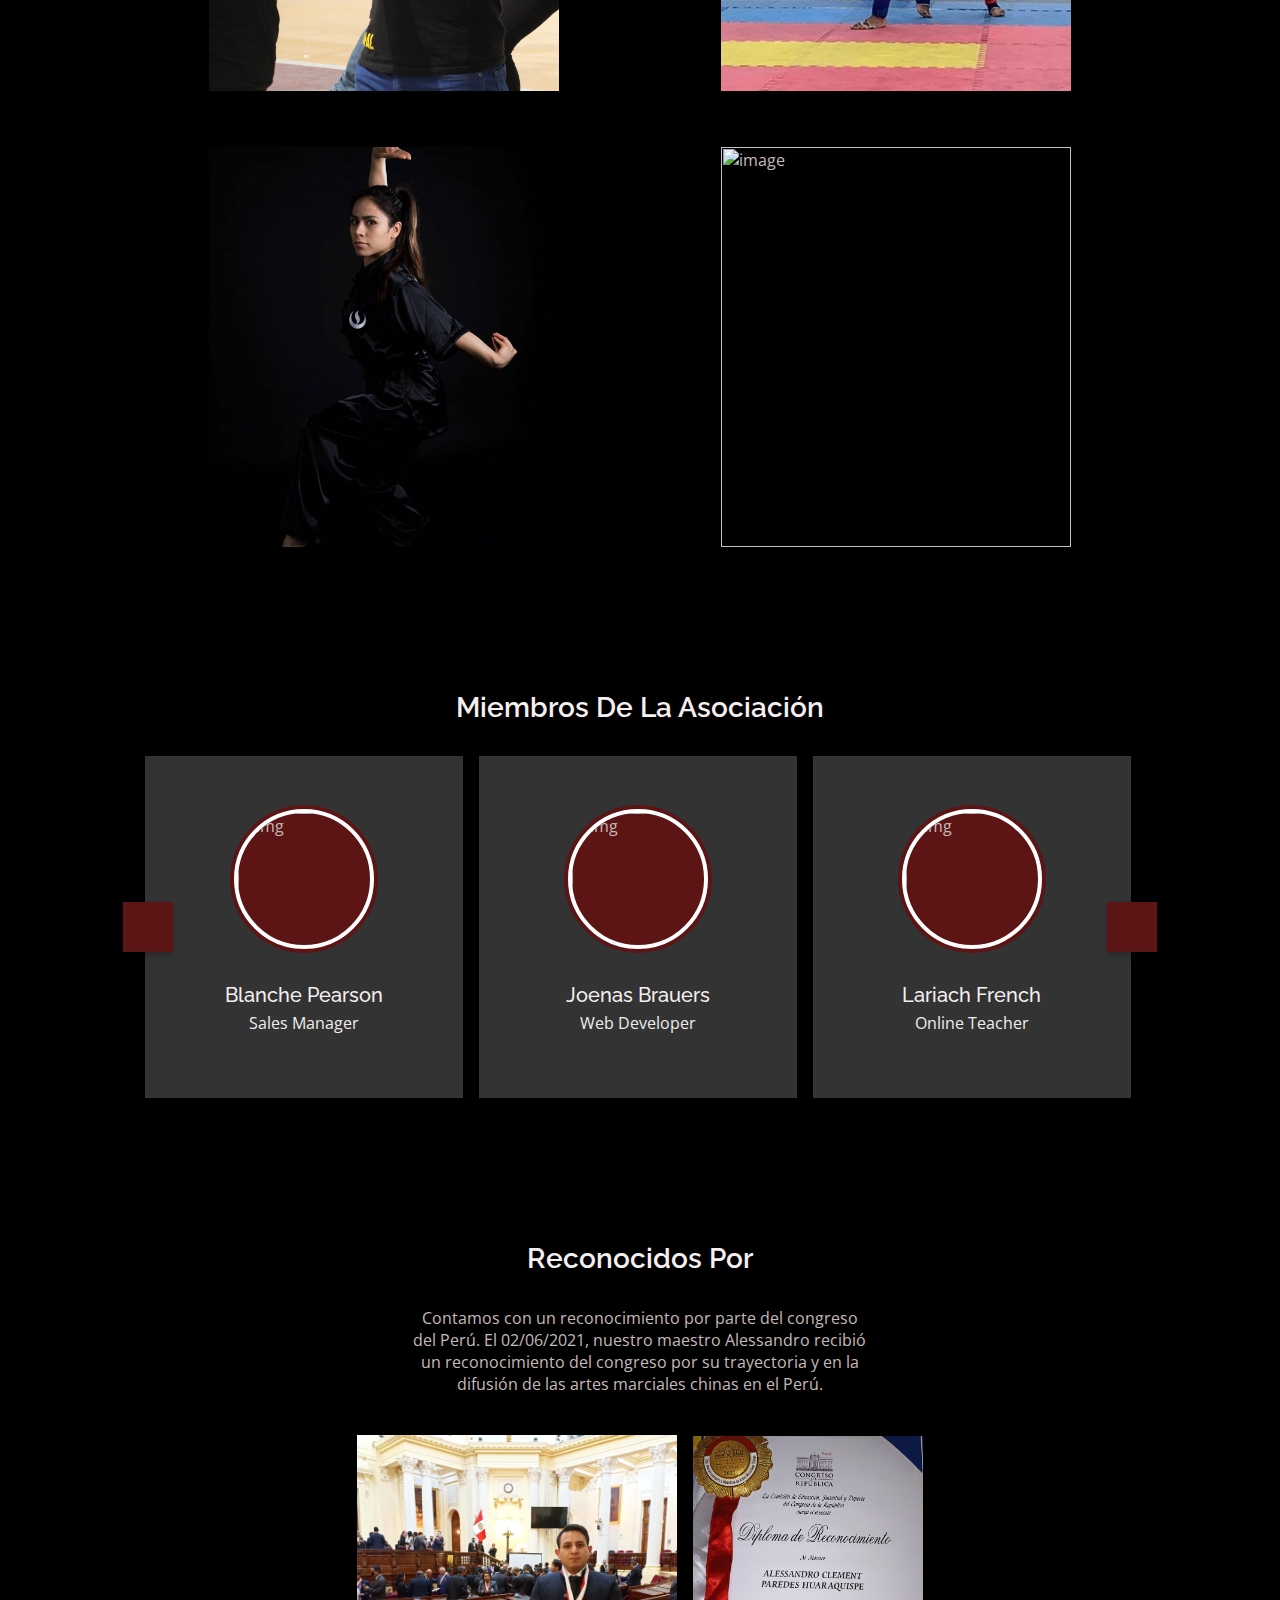
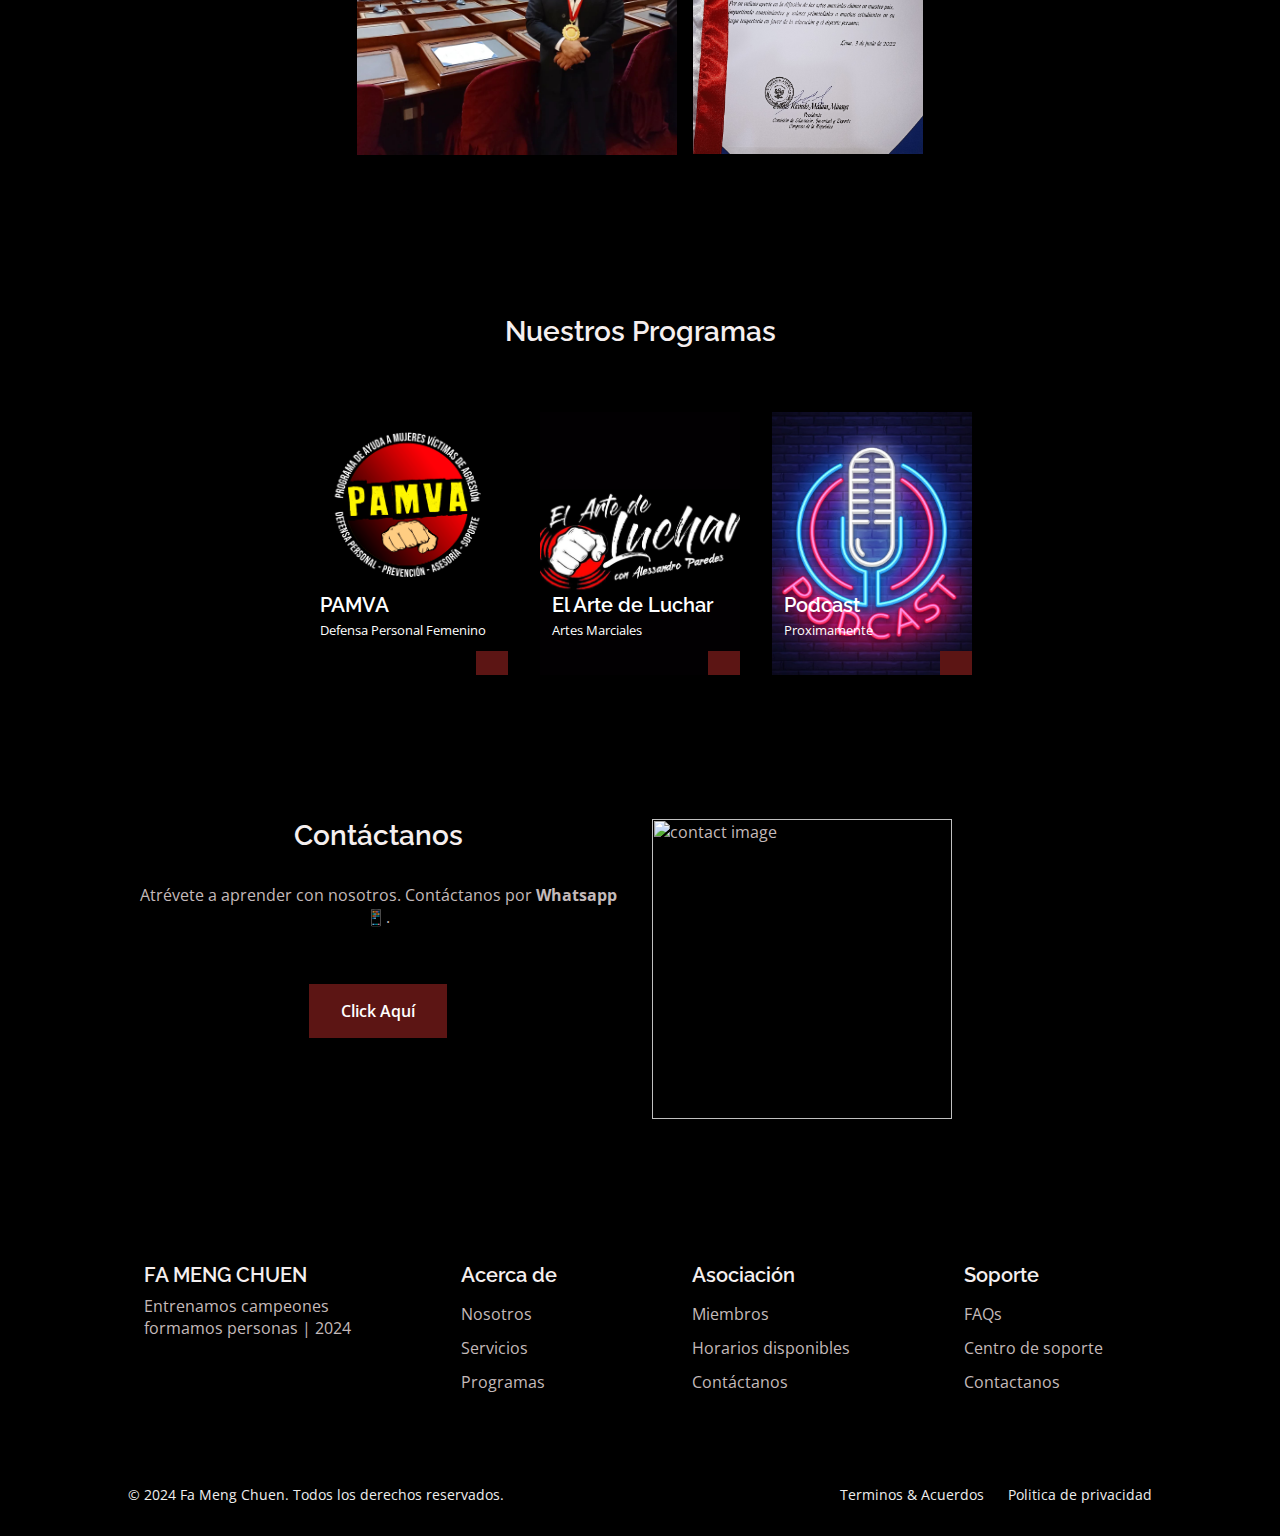
==== commit 36d82283: "fix: prettier and changed of logo" ====
--- a/index.html
+++ b/index.html
@@ -15,7 +15,7 @@
     <!--=============== CSS ===============-->
     <link rel="stylesheet" href="assets/css/styles.css">
 
-    <title>Responsive Website Travel</title>
+    <title>Fa Meng Chuen ☯️</title>
 </head>
 
 <body class="dark-theme">
@@ -44,7 +44,7 @@
                     </li>
                 </ul>
 
-                
+
 
                 <i class="ri-close-line nav__close" id="nav-close"></i>
             </div>
@@ -58,7 +58,7 @@
     <main class="main">
         <!--==================== HOME ====================-->
         <section class="home" id="home">
-            <img src="./assets/img/fameng/PORTADA-WEB-3.png" alt="" class="home__img">
+            <img src="./assets/img/fameng/all_members.jpg" alt="" class="home__img">
 
             <div class="home__container container grid">
                 <div class="home__data">
@@ -224,18 +224,21 @@
             </div>
         </section>
 
-      
+
         <!--==================== Reconocimiento ====================-->
         <section class="video section">
             <h2 class="section__title">Reconocidos por</h2>
 
             <div class="video__container container">
-                <p class="video__description">Contamos con un reconocimiento por parte del congreso del Perú. El 02/06/2021, nuestro maestro Alessandro recibió un reconocimiento del congreso por su trayectoria y en la difusión de las artes marciales chinas en el Perú.
+                <p class="video__description">Contamos con un reconocimiento por parte del congreso del Perú. El
+                    02/06/2021, nuestro maestro Alessandro recibió un reconocimiento del congreso por su trayectoria y
+                    en la difusión de las artes marciales chinas en el Perú.
                 </p>
 
                 <div class="acknowledgment__img">
                     <div class="about__img-overlay">
-                        <img src="assets/img/fameng/CONGRESO_RECONOCIMIENTO.jpeg" alt="" class="acknowledgment__img-one">
+                        <img src="assets/img/fameng/CONGRESO_RECONOCIMIENTO.jpeg" alt=""
+                            class="acknowledgment__img-one">
                     </div>
                     <div class="about__img-overlay">
                         <img src="assets/img/fameng/DIPLOMA-RECONOCIMIENTO.jpg" alt="" class="about__img-one">
--- a/assets/css/styles.css
+++ b/assets/css/styles.css
@@ -19,32 +19,31 @@
   --text-color-light: #554242;
   --input-color: hsl(var(--hue-color), 24%, 97%);
   --body-color: hsl(var(--hue-color), 0%, 0%);
-  --white-color: #FFF;
+  --white-color: #fff;
   --scroll-bar-color: hsl(var(--hue-color), 12%, 90%);
   --scroll-thumb-color: hsl(var(--hue-color), 12%, 75%);
   --container-color: hsl(0, 0%, 85%);
   --border-color: hsl(var(--hue-color), 64%, 22%, 0.77);
 
-
   /*========== Font and typography ==========*/
-  --body-font: 'Open Sans', sans-serif;
-  --title-font: 'Raleway', sans-serif;
+  --body-font: "Open Sans", sans-serif;
+  --title-font: "Raleway", sans-serif;
   --biggest-font-size: 2.5rem;
   --h1-font-size: 1.5rem;
   --h2-font-size: 1.25rem;
   --h3-font-size: 1rem;
-  --normal-font-size: .938rem;
-  --small-font-size: .813rem;
-  --smaller-font-size: .75rem;
+  --normal-font-size: 0.938rem;
+  --small-font-size: 0.813rem;
+  --smaller-font-size: 0.75rem;
 
   /*========== Font weight ==========*/
   --font-medium: 500;
   --font-semi-bold: 600;
 
   /*========== Margenes Bottom ==========*/
-  --mb-0-25: .25rem;
-  --mb-0-5: .5rem;
-  --mb-0-75: .75rem;
+  --mb-0-25: 0.25rem;
+  --mb-0-5: 0.5rem;
+  --mb-0-75: 0.75rem;
   --mb-1: 1rem;
   --mb-1-25: 1.25rem;
   --mb-1-5: 1.5rem;
@@ -56,7 +55,7 @@
   --z-fixed: 100;
 
   /*========== Hover overlay ==========*/
-  --img-transition: .3s;
+  --img-transition: 0.3s;
   --img-hidden: hidden;
   --img-scale: scale(1.1);
 }
@@ -68,8 +67,8 @@
     --h2-font-size: 1.75rem;
     --h3-font-size: 1.25rem;
     --normal-font-size: 1rem;
-    --small-font-size: .875rem;
-    --smaller-font-size: .813rem;
+    --small-font-size: 0.875rem;
+    --smaller-font-size: 0.813rem;
   }
 }
 
@@ -97,7 +96,8 @@
   bottom: 4rem;
 }
 
-.change-theme, .change-theme-name {
+.change-theme,
+.change-theme-name {
   color: var(--text-color);
 }
 
@@ -129,7 +129,9 @@
   color: var(--text-color);
 }
 
-h1, h2, h3 {
+h1,
+h2,
+h3 {
   color: var(--title-color);
   font-weight: var(--font-semi-bold);
   font-family: var(--title-font);
@@ -217,11 +219,12 @@
 }
 
 .logo-container img {
-  width: 11%; 
+  width: 11%;
   margin-left: 1%;
 }
 
-.nav__logo, .nav__toggle {
+.nav__logo,
+.nav__toggle {
   color: var(--white-color);
 }
 
@@ -248,7 +251,7 @@
     height: 100%;
     box-shadow: -1px 0 4px rgba(14, 55, 63, 0.15);
     padding: 3rem;
-    transition: .4s;
+    transition: 0.4s;
   }
 }
 
@@ -270,7 +273,7 @@
 
 .nav__close {
   position: absolute;
-  top: .75rem;
+  top: 0.75rem;
   right: 1rem;
   font-size: 1.5rem;
   color: var(--title-color);
@@ -304,12 +307,12 @@
 }
 
 .active-link::before {
-  content: '';
+  content: "";
   position: absolute;
   background-color: var(--title-color);
   width: 100%;
   height: 2px;
-  bottom: -.75rem;
+  bottom: -0.75rem;
   left: 0;
 }
 
@@ -321,7 +324,7 @@
   width: 100%;
   height: 100vh;
   object-fit: cover;
-  object-position: 83%;
+  object-position: center center;
 }
 
 .home__container {
@@ -331,9 +334,9 @@
   row-gap: 3rem;
 }
 
-.home__data-subtitle, 
-.home__data-title, 
-.home__social-link, 
+.home__data-subtitle,
+.home__data-title,
+.home__social-link,
 .home__info {
   color: var(--white-color);
 }
@@ -366,7 +369,7 @@
   display: flex;
   padding: 1.5rem 1rem;
   align-items: center;
-  column-gap: .5rem;
+  column-gap: 0.5rem;
   position: absolute;
   right: 0;
   bottom: 1rem;
@@ -404,7 +407,7 @@
   color: var(--white-color);
   padding: 1rem 2rem;
   font-weight: var(--font-semi-bold);
-  transition: .3s;
+  transition: 0.3s;
 }
 
 .button:hover {
@@ -414,7 +417,7 @@
 .button--flex {
   display: flex;
   align-items: center;
-  column-gap: .25rem;
+  column-gap: 0.25rem;
 }
 
 .button--link {
@@ -474,16 +477,15 @@
   width: 100%;
 }
 
-.about__img-one, 
+.about__img-one,
 .about__img-two,
 .acknowledgment__img-one,
 .acknowledgment__img-two {
   transition: var(--img-transition);
 }
 
-.about__img-one:hover, 
-.about__img-two:hover 
-.acknowledgment__img-one:hover,
+.about__img-one:hover,
+.about__img-two:hover .acknowledgment__img-one:hover,
 .acknowledgment__img-two:hover {
   transform: var(--img-scale);
 }
@@ -516,7 +518,7 @@
   width: 320px;
   background-color: var(--input-color);
   padding: 1.5rem 2rem;
-  box-shadow: 0 8px 24px hsla(0, 0%, 0%, .15);
+  box-shadow: 0 8px 24px hsla(0, 0%, 0%, 0.15);
   border-radius: 1rem;
   position: absolute;
   bottom: -9rem;
@@ -530,7 +532,7 @@
 .card__description {
   display: block;
   font-size: var(--small-font-size);
-  margin-bottom: .25rem;
+  margin-bottom: 0.25rem;
   text-decoration: none;
 }
 
@@ -538,7 +540,7 @@
   font-size: var(--h2-font-size);
   font-weight: 500;
   color: var(--title-color);
-  margin-bottom: .75rem;
+  margin-bottom: 0.75rem;
 }
 
 .card__button {
@@ -548,12 +550,11 @@
   text-decoration: none;
 }
 
-
 /* Naming animations in hover */
 .card__article:hover .card__data {
   animation: show-data 1s forwards;
   opacity: 1;
-  transition: opacity .3s;
+  transition: opacity 0.3s;
 }
 
 .card__article:hover {
@@ -592,7 +593,7 @@
     transform: translateY(-10rem);
   }
   100% {
-    transform: translateY(.5rem);
+    transform: translateY(0.5rem);
   }
 }
 
@@ -604,25 +605,22 @@
   50% {
     overflow: hidden;
   }
-
 }
 
 /*=============== BREAKPOINTS ===============*/
 /* For small devices */
 @media screen and (max-width: 500px) {
-
   .card__data {
     width: 300px;
     padding: 1rem;
   }
-  .card__img{
+  .card__img {
     width: 320px;
   }
 }
 
 /* For large devices */
 @media screen and (min-width: 1000px) {
-
   .card__container {
     grid-template-columns: repeat(2, 1fr);
     justify-content: center;
@@ -632,7 +630,6 @@
     padding-inline: 2.5rem;
   }
 }
-
 
 /*=============== EXPERIENCE ===============*/
 .experience__container {
@@ -663,12 +660,12 @@
   padding-bottom: 2rem;
 }
 
-.experience__img-one, 
+.experience__img-one,
 .experience__img-two {
   transition: var(--img-transition);
 }
 
-.experience__img-one:hover, 
+.experience__img-one:hover,
 .experience__img-two:hover {
   transform: var(--img-scale);
 }
@@ -715,7 +712,8 @@
 }
 
 /*=============== PLACES ===============*/
-.place__card, .place__img {
+.place__card,
+.place__img {
   height: 230px;
   width: 200px;
   object-fit: cover;
@@ -740,7 +738,8 @@
   transition: var(--img-transition);
 }
 
-.place__content, .place__title {
+.place__content,
+.place__title {
   color: var(--white-color);
 }
 
@@ -753,7 +752,7 @@
   display: flex;
   flex-direction: column;
   justify-content: space-between;
-  padding: .75rem .75rem 1rem;
+  padding: 0.75rem 0.75rem 1rem;
 }
 
 .place__rating {
@@ -763,7 +762,7 @@
 }
 
 .place__rating-icon {
-  font-size: .75rem;
+  font-size: 0.75rem;
   margin-right: var(--mb-0-25);
 }
 
@@ -771,7 +770,8 @@
   font-size: var(--small-font-size);
 }
 
-.place__subtitle, .place__price {
+.place__subtitle,
+.place__price {
   display: block;
 }
 
@@ -789,7 +789,7 @@
   position: absolute;
   right: 0;
   bottom: 0;
-  padding: .75rem 1rem;
+  padding: 0.75rem 1rem;
 }
 
 /*=============== SUBSCRIBE ===============*/
@@ -798,7 +798,7 @@
   padding: 2.5rem 0;
 }
 
-.subscribe__title, 
+.subscribe__title,
 .subscribe__description {
   color: var(--white-color);
 }
@@ -810,14 +810,14 @@
 
 .subscribe__form {
   background-color: var(--input-color);
-  padding: .5rem;
+  padding: 0.5rem;
   display: flex;
   justify-content: space-between;
 }
 
 .subscribe__input {
   width: 70%;
-  padding-right: .5rem;
+  padding-right: 0.5rem;
   background-color: var(--input-color);
   color: var(--text-color);
 }
@@ -867,7 +867,7 @@
 .contact__leaf-1,
 .contact__leaf-2 {
   position: absolute;
-  opacity: .4;
+  opacity: 0.4;
 }
 
 .contact__leaf-1 {
@@ -894,7 +894,8 @@
     flex-direction: column;
   }
 
-  .contact__data, .contact__img {
+  .contact__data,
+  .contact__img {
     flex: none;
   }
 
@@ -930,7 +931,7 @@
   row-gap: 2rem;
 }
 
-.footer__title, 
+.footer__title,
 .footer__subtitle {
   font-size: var(--h3-font-size);
 }
@@ -972,7 +973,8 @@
   text-align: center;
 }
 
-.footer__copy, .footer__terms-link {
+.footer__copy,
+.footer__terms-link {
   font-size: var(--small-font-size);
   color: var(--text-color-light);
 }
@@ -993,11 +995,11 @@
   right: 1rem;
   bottom: -20%;
   background-color: var(--first-color);
-  padding: .5rem;
-  display: flex;
-  opacity: .9;
+  padding: 0.5rem;
+  display: flex;
+  opacity: 0.9;
   z-index: var(--z-tooltip);
-  transition: .4s;
+  transition: 0.4s;
 }
 
 .scrollup:hover {
@@ -1017,7 +1019,7 @@
 
 /*=============== SCROLL BAR ===============*/
 ::-webkit-scrollbar {
-  width: .60rem;
+  width: 0.6rem;
   background-color: var(--scroll-bar-color);
 }
 
@@ -1065,10 +1067,10 @@
     height: 30px;
   }
 
-  .swiper-button-next{
+  .swiper-button-next {
     right: 5px;
   }
-  .swiper-button-prev{
+  .swiper-button-prev {
     left: 5px;
   }
 }
@@ -1077,7 +1079,7 @@
 @media screen and (min-width: 568px) {
   .video__container {
     display: grid;
-    grid-template-columns: .6fr;
+    grid-template-columns: 0.6fr;
     justify-content: center;
   }
   .place__container {
@@ -1087,7 +1089,6 @@
     width: 470px;
     margin: 0 auto;
   }
-
 }
 
 @media screen and (min-width: 768px) {
@@ -1115,7 +1116,8 @@
     flex-direction: row;
     column-gap: 4rem;
   }
-  .nav__toggle, .nav__close {
+  .nav__toggle,
+  .nav__close {
     display: none;
   }
   .change-theme-name {
@@ -1144,7 +1146,7 @@
   }
   .home__container {
     height: 100vh;
-    grid-template-rows: 1.8fr .5fr;
+    grid-template-rows: 1.8fr 0.5fr;
   }
   .home__data {
     align-self: flex-end;
@@ -1164,7 +1166,8 @@
     grid-template-columns: repeat(2, 1fr);
     align-items: center;
   }
-  .about__data, .about__title {
+  .about__data,
+  .about__title {
     text-align: initial;
   }
   .about__title {
@@ -1198,15 +1201,12 @@
     padding: 3.5rem 0;
   }
   .subscribe__input {
-    padding: 0 .5rem;
+    padding: 0 0.5rem;
   }
   .footer__rights {
     flex-direction: row;
     justify-content: space-between;
   }
-
-
-
 }
 
 /* For large devices */
@@ -1216,7 +1216,7 @@
     margin-right: auto;
   }
   .home__container {
-    grid-template-rows: 2fr .5fr;
+    grid-template-rows: 2fr 0.5fr;
   }
   .home__info {
     width: 328px;
@@ -1261,7 +1261,7 @@
     top: 3rem;
   }
   .video__container {
-    grid-template-columns: .7fr;
+    grid-template-columns: 0.7fr;
   }
   .video__description {
     padding: 0 8rem;
@@ -1269,7 +1269,8 @@
   .place__container {
     gap: 3rem 2rem;
   }
-  .place__card, .place__img {
+  .place__card,
+  .place__img {
     height: 263px;
   }
   .footer__content {
@@ -1282,11 +1283,11 @@
     max-width: 1024px;
   }
 
-  .members__container{
+  .members__container {
     padding-top: 2rem;
   }
 
-  .members__title{
+  .members__title {
     font-size: var(--h3-font-size);
   }
 }
@@ -1296,13 +1297,11 @@
   body {
     margin: 0;
   }
-  .home__container, .home__img {
+  .home__container,
+  .home__img {
     height: 640px;
   }
 }
-
-
-
 
 /*-------------CARROUSEL-----------------*/
 
@@ -1321,22 +1320,22 @@
   text-align: center;
   line-height: 50px;
   background: var(--first-color);
-  box-shadow: 0 3px 6px rgba(0,0,0,0.23);
+  box-shadow: 0 3px 6px rgba(0, 0, 0, 0.23);
   transform: translateY(-50%);
   transition: transform 0.1s linear;
-  color: var(--white-color)
-}
-
-.wrapper i:active{
+  color: var(--white-color);
+}
+
+.wrapper i:active {
   transform: translateY(-50%) scale(0.85);
 }
-.wrapper i:first-child{
+.wrapper i:first-child {
   left: -22px;
 }
-.wrapper i:last-child{
+.wrapper i:last-child {
   right: -22px;
 }
-.wrapper .carousel{
+.wrapper .carousel {
   display: grid;
   grid-auto-flow: column;
   grid-auto-columns: calc((100% / 3) - 12px);
@@ -1373,7 +1372,6 @@
   cursor: pointer;
   padding-bottom: 15px;
   flex-direction: column;
-
 }
 .carousel .card .img {
   background: var(--first-color);
@@ -1399,13 +1397,12 @@
   font-size: var(--body-font);
 }
 
-
 @media screen and (max-width: 1200px) {
   .wrapper .carousel {
     grid-auto-columns: calc((100% / 2) - 9px);
   }
 
-  .wrapper{
+  .wrapper {
     width: 70%;
   }
 }
@@ -1414,4 +1411,4 @@
   .wrapper .carousel {
     grid-auto-columns: 100%;
   }
-}+}
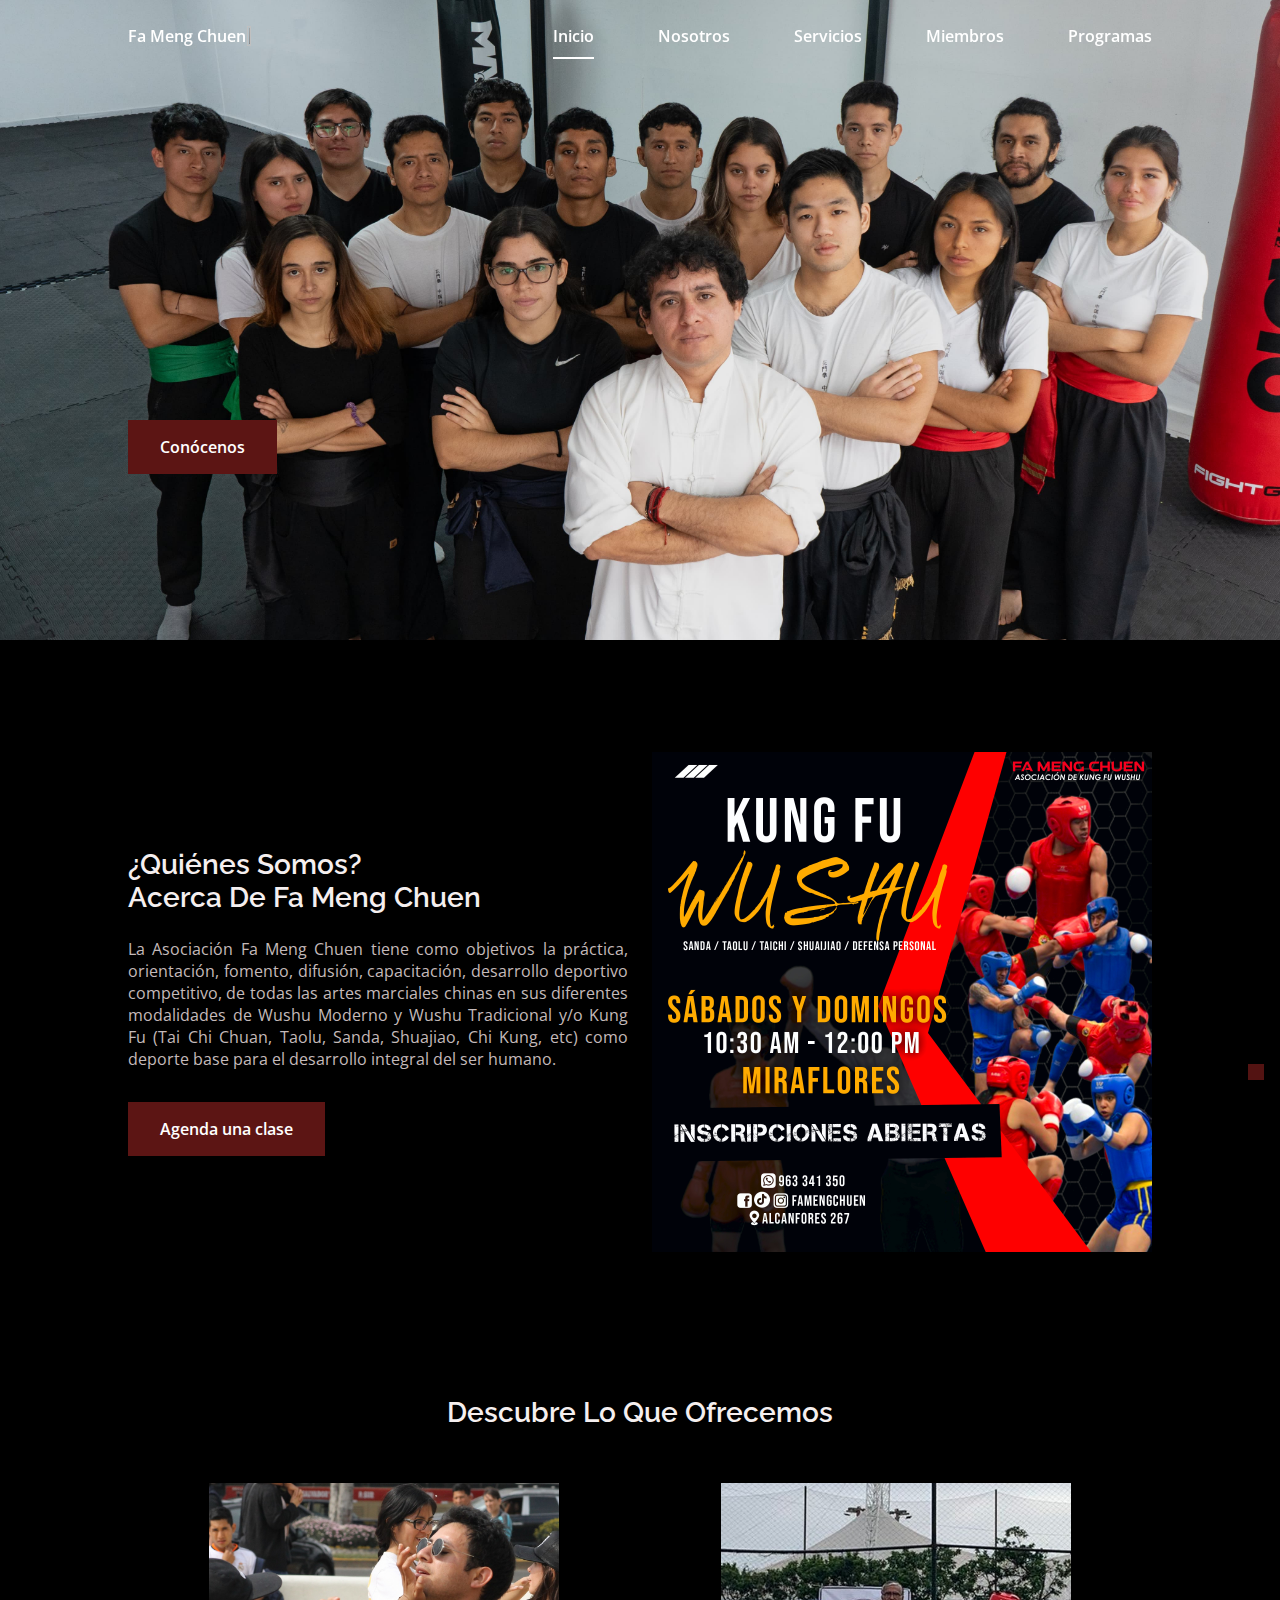
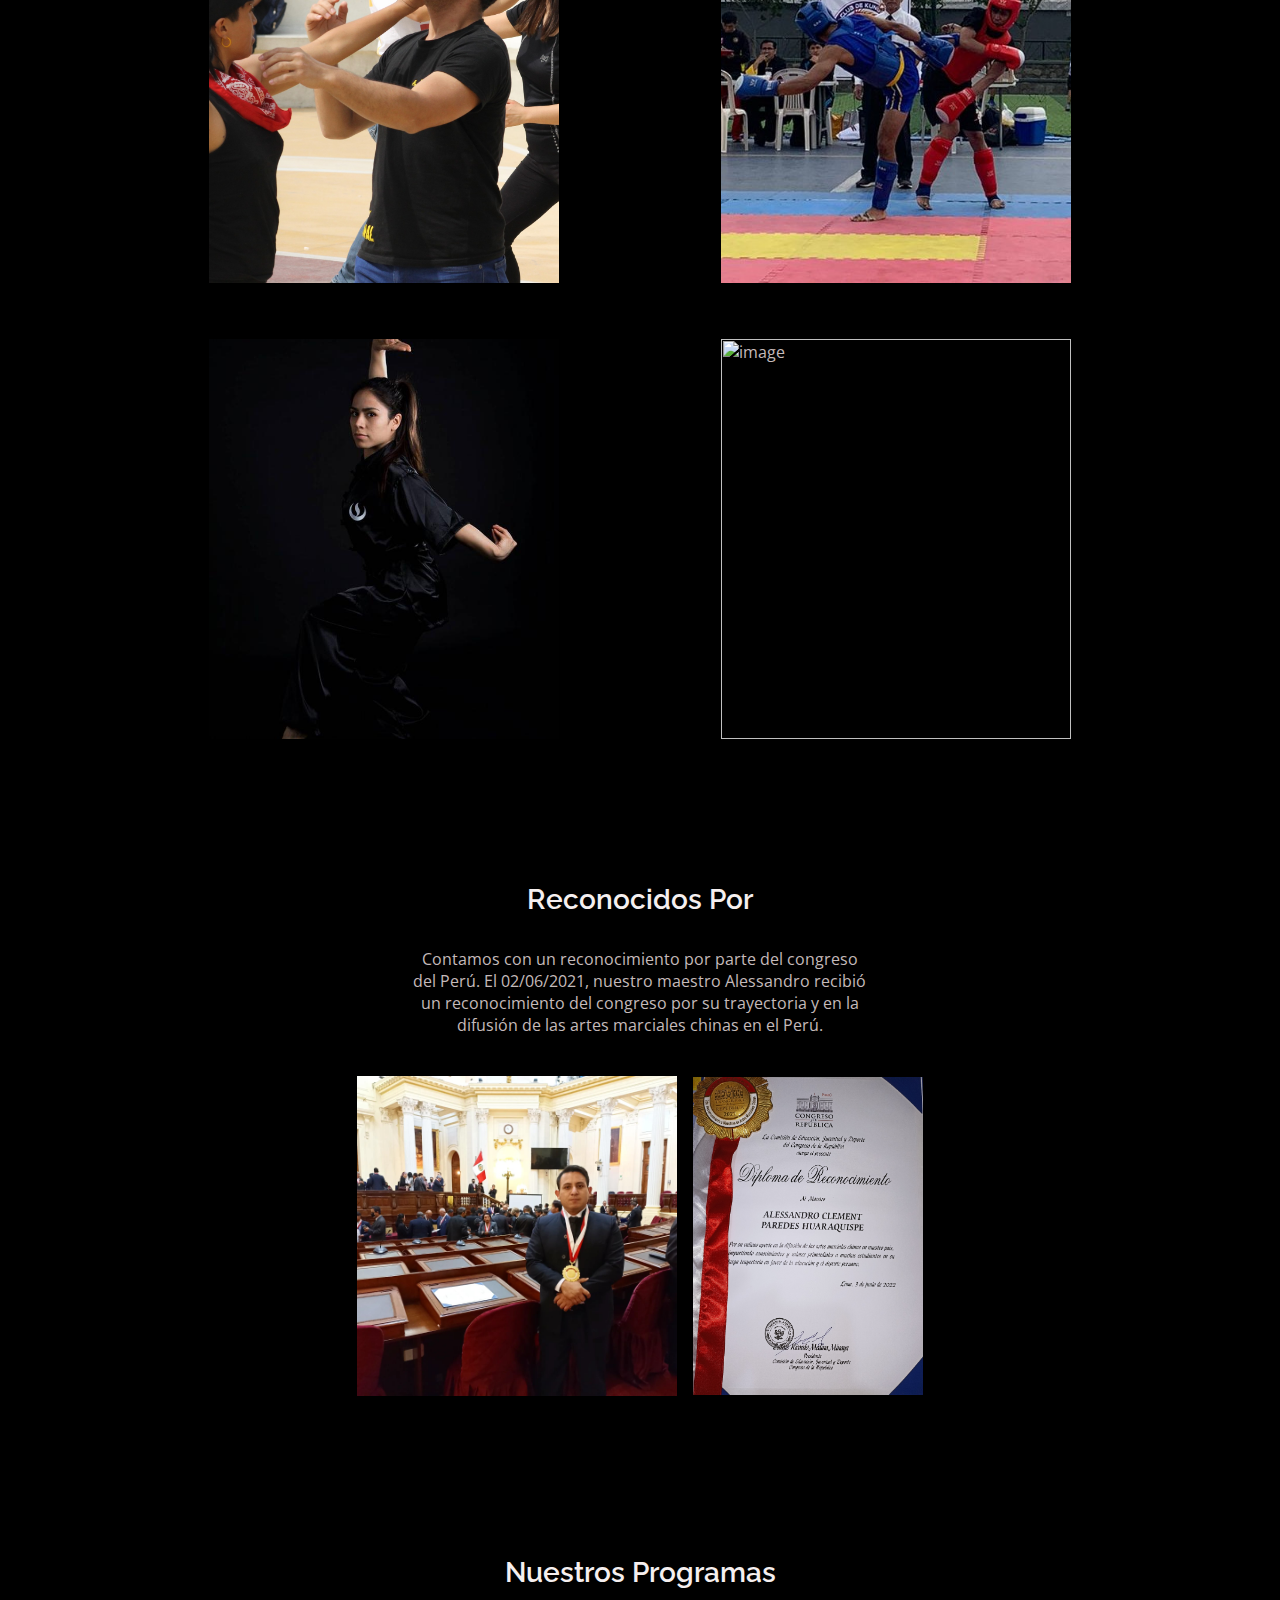
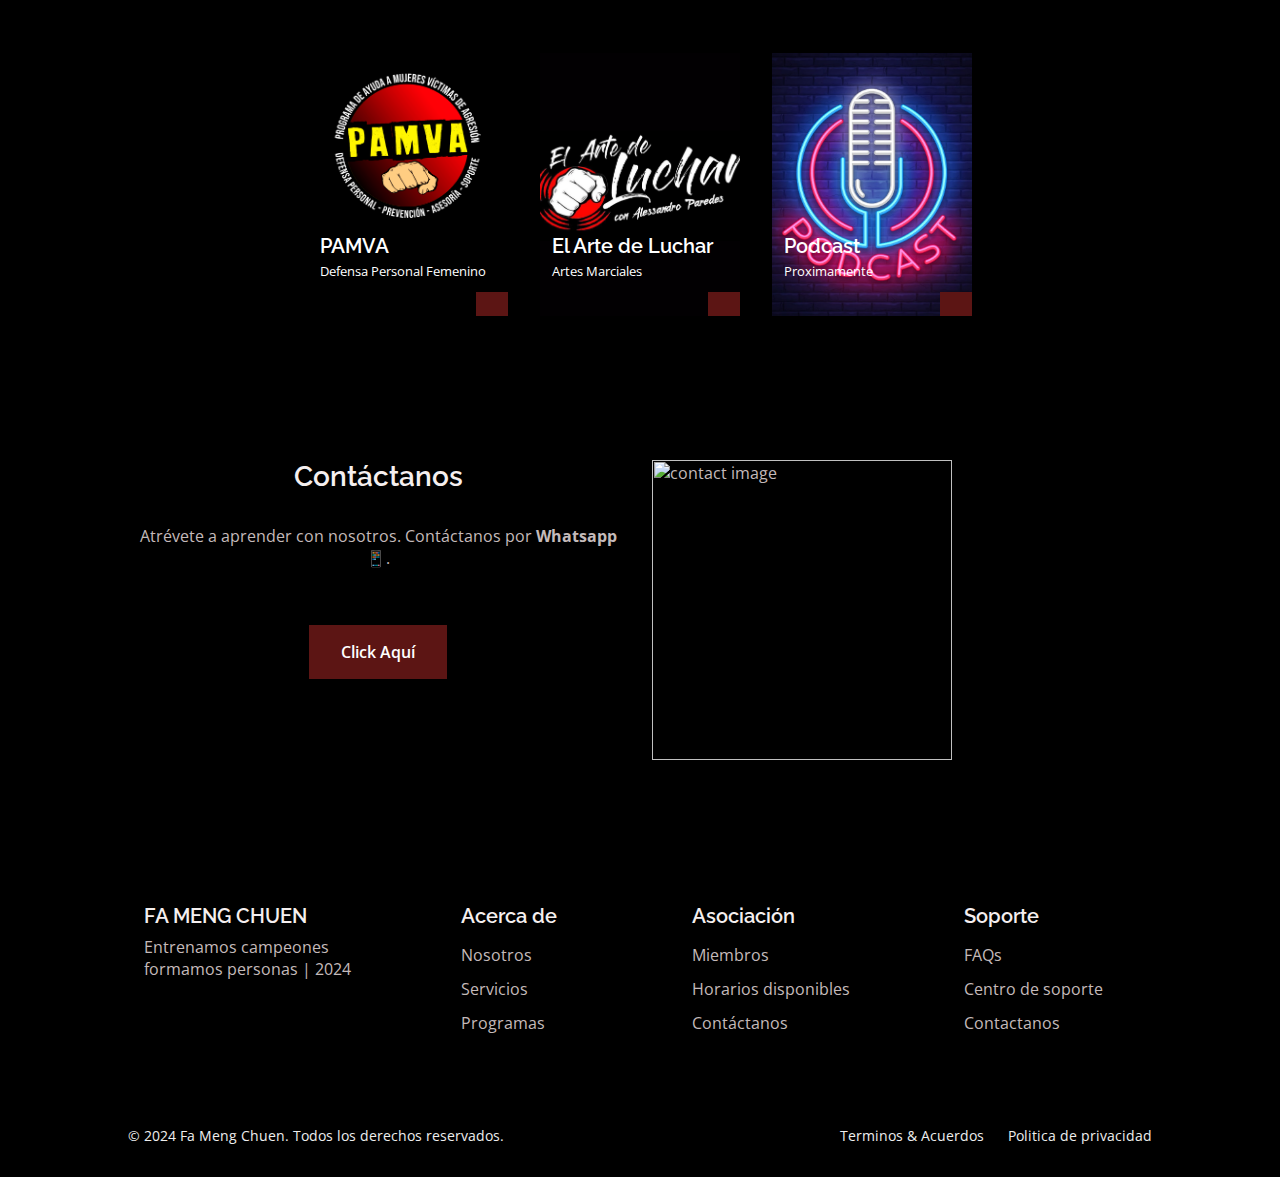
==== commit f6789f91: "rollback and changed of about us picture" ====
--- a/index.html
+++ b/index.html
@@ -110,7 +110,7 @@
                 <div class="about__img">
 
                     <div class="about__img-overlay">
-                        <img src="assets/img/fameng/Foto-grupal.jpg" alt="" class="about__img-two">
+                        <img src="assets/img/fameng/AFICHE-OCTUBRE.jpg" alt="" class="about__img-two">
                     </div>
                 </div>
             </div>
@@ -173,7 +173,7 @@
 
         </section>
 
-        <!--==================== MIEMBROS ====================-->
+        <!-- ==================== MIEMBROS ====================
         <section class="experience section" id="miembros">
             <h2 class="section__title">Miembros de la asociación</h2>
 
@@ -222,7 +222,7 @@
                     <i id="right" class="ri-arrow-right-s-line"></i>
                 </div>
             </div>
-        </section>
+        </section> -->
 
 
         <!--==================== Reconocimiento ====================-->
